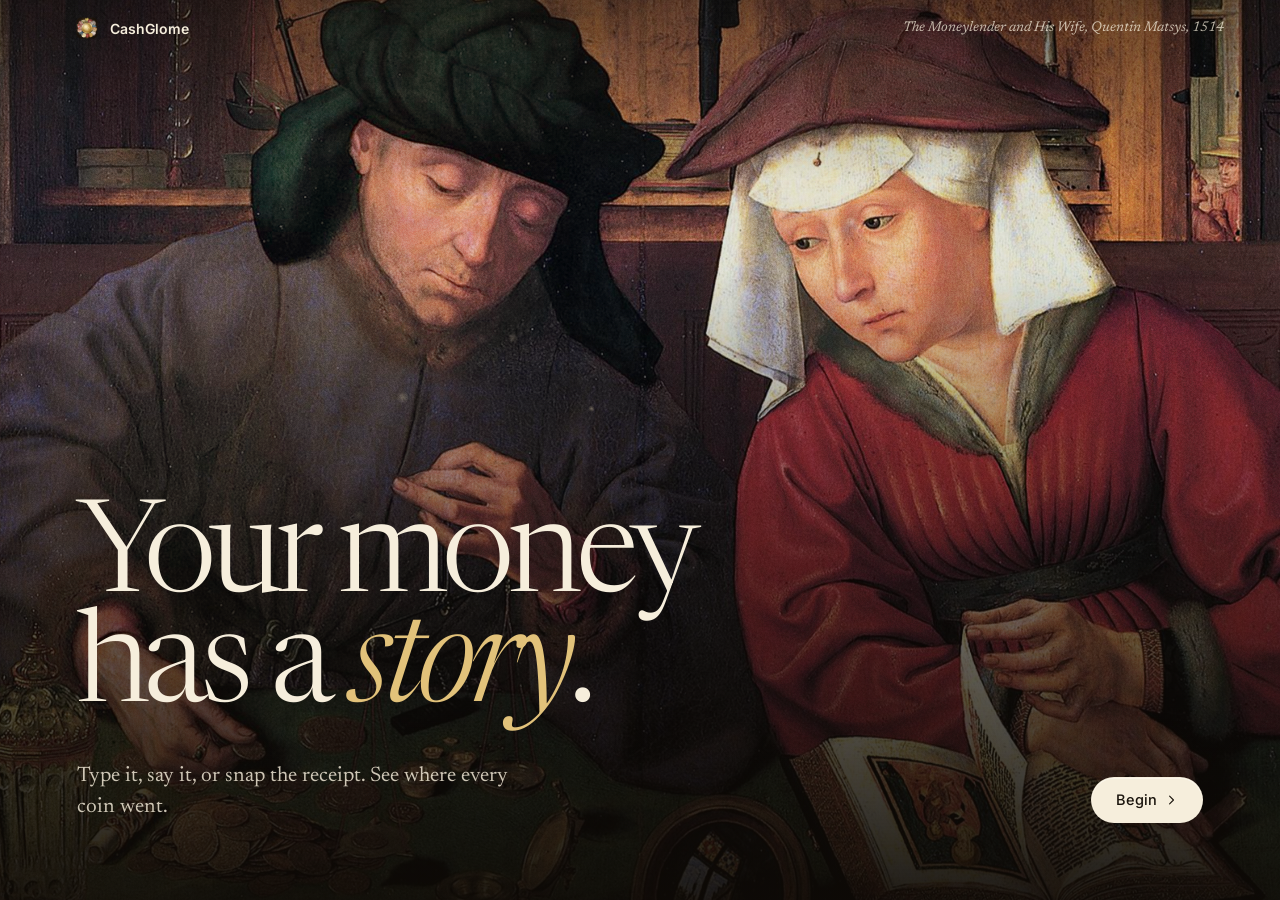
==== app/index.html @ 1baf3409 "Serve the web app at /app/ so "Open in your browser" works The link pointed at app/, which didn't ex" ====
<!doctype html>
<html lang="en">
  <head>
    <meta charset="UTF-8" />
    <meta name="viewport" content="width=device-width, initial-scale=1.0, viewport-fit=cover" />
    <meta name="theme-color" content="#F7F7EE" />
    <meta name="description" content="CashGlome: your money, painted. Log what comes in and goes out in plain words and see the story of your money." />
    <link rel="icon" type="image/png" href="./icon-64.png" />
    <link rel="apple-touch-icon" href="./icon.png" />
    <title>CashGlome</title>
    <script type="module" crossorigin src="./assets/index-DLlhu5Jv.js"></script>
    <link rel="stylesheet" crossorigin href="./assets/index-CG-BFoWW.css">
  </head>
  <body>
    <div id="root"></div>
  </body>
</html>
---- app/assets/index-CG-BFoWW.css ----
@font-face{font-family:Newsreader Variable;font-style:normal;font-display:swap;font-weight:200 800;src:url(./newsreader-vietnamese-opsz-normal-BjhtXyW2.woff2) format("woff2-variations");unicode-range:U+0102-0103,U+0110-0111,U+0128-0129,U+0168-0169,U+01A0-01A1,U+01AF-01B0,U+0300-0301,U+0303-0304,U+0308-0309,U+0323,U+0329,U+1EA0-1EF9,U+20AB}@font-face{font-family:Newsreader Variable;font-style:normal;font-display:swap;font-weight:200 800;src:url(./newsreader-latin-ext-opsz-normal-BQn1nviT.woff2) format("woff2-variations");unicode-range:U+0100-02BA,U+02BD-02C5,U+02C7-02CC,U+02CE-02D7,U+02DD-02FF,U+0304,U+0308,U+0329,U+1D00-1DBF,U+1E00-1E9F,U+1EF2-1EFF,U+2020,U+20A0-20AB,U+20AD-20C0,U+2113,U+2C60-2C7F,U+A720-A7FF}@font-face{font-family:Newsreader Variable;font-style:normal;font-display:swap;font-weight:200 800;src:url(./newsreader-latin-opsz-normal-s-izfB6B.woff2) format("woff2-variations");unicode-range:U+0000-00FF,U+0131,U+0152-0153,U+02BB-02BC,U+02C6,U+02DA,U+02DC,U+0304,U+0308,U+0329,U+2000-206F,U+20AC,U+2122,U+2191,U+2193,U+2212,U+2215,U+FEFF,U+FFFD}@font-face{font-family:Newsreader Variable;font-style:italic;font-display:swap;font-weight:200 800;src:url(./newsreader-vietnamese-opsz-italic-DTr-ymY4.woff2) format("woff2-variations");unicode-range:U+0102-0103,U+0110-0111,U+0128-0129,U+0168-0169,U+01A0-01A1,U+01AF-01B0,U+0300-0301,U+0303-0304,U+0308-0309,U+0323,U+0329,U+1EA0-1EF9,U+20AB}@font-face{font-family:Newsreader Variable;font-style:italic;font-display:swap;font-weight:200 800;src:url(./newsreader-latin-ext-opsz-italic-CSPGnFdO.woff2) format("woff2-variations");unicode-range:U+0100-02BA,U+02BD-02C5,U+02C7-02CC,U+02CE-02D7,U+02DD-02FF,U+0304,U+0308,U+0329,U+1D00-1DBF,U+1E00-1E9F,U+1EF2-1EFF,U+2020,U+20A0-20AB,U+20AD-20C0,U+2113,U+2C60-2C7F,U+A720-A7FF}@font-face{font-family:Newsreader Variable;font-style:italic;font-display:swap;font-weight:200 800;src:url(./newsreader-latin-opsz-italic-kJKFiXvB.woff2) format("woff2-variations");unicode-range:U+0000-00FF,U+0131,U+0152-0153,U+02BB-02BC,U+02C6,U+02DA,U+02DC,U+0304,U+0308,U+0329,U+2000-206F,U+20AC,U+2122,U+2191,U+2193,U+2212,U+2215,U+FEFF,U+FFFD}@font-face{font-family:Schibsted Grotesk Variable;font-style:normal;font-display:swap;font-weight:400 900;src:url(./schibsted-grotesk-latin-ext-wght-normal-hsMS0n0O.woff2) format("woff2-variations");unicode-range:U+0100-02BA,U+02BD-02C5,U+02C7-02CC,U+02CE-02D7,U+02DD-02FF,U+0304,U+0308,U+0329,U+1D00-1DBF,U+1E00-1E9F,U+1EF2-1EFF,U+2020,U+20A0-20AB,U+20AD-20C0,U+2113,U+2C60-2C7F,U+A720-A7FF}@font-face{font-family:Schibsted Grotesk Variable;font-style:normal;font-display:swap;font-weight:400 900;src:url(./schibsted-grotesk-latin-wght-normal-Bb8VGrTG.woff2) format("woff2-variations");unicode-range:U+0000-00FF,U+0131,U+0152-0153,U+02BB-02BC,U+02C6,U+02DA,U+02DC,U+0304,U+0308,U+0329,U+2000-206F,U+20AC,U+2122,U+2191,U+2193,U+2212,U+2215,U+FEFF,U+FFFD}@font-face{font-family:Inter Variable;font-style:normal;font-display:swap;font-weight:100 900;src:url(./inter-cyrillic-ext-wght-normal-BOeWTOD4.woff2) format("woff2-variations");unicode-range:U+0460-052F,U+1C80-1C8A,U+20B4,U+2DE0-2DFF,U+A640-A69F,U+FE2E-FE2F}@font-face{font-family:Inter Variable;font-style:normal;font-display:swap;font-weight:100 900;src:url(./inter-cyrillic-wght-normal-DqGufNeO.woff2) format("woff2-variations");unicode-range:U+0301,U+0400-045F,U+0490-0491,U+04B0-04B1,U+2116}@font-face{font-family:Inter Variable;font-style:normal;font-display:swap;font-weight:100 900;src:url(./inter-greek-ext-wght-normal-DlzME5K_.woff2) format("woff2-variations");unicode-range:U+1F00-1FFF}@font-face{font-family:Inter Variable;font-style:normal;font-display:swap;font-weight:100 900;src:url(./inter-greek-wght-normal-CkhJZR-_.woff2) format("woff2-variations");unicode-range:U+0370-0377,U+037A-037F,U+0384-038A,U+038C,U+038E-03A1,U+03A3-03FF}@font-face{font-family:Inter Variable;font-style:normal;font-display:swap;font-weight:100 900;src:url(./inter-vietnamese-wght-normal-CBcvBZtf.woff2) format("woff2-variations");unicode-range:U+0102-0103,U+0110-0111,U+0128-0129,U+0168-0169,U+01A0-01A1,U+01AF-01B0,U+0300-0301,U+0303-0304,U+0308-0309,U+0323,U+0329,U+1EA0-1EF9,U+20AB}@font-face{font-family:Inter Variable;font-style:normal;font-display:swap;font-weight:100 900;src:url(./inter-latin-ext-wght-normal-DO1Apj_S.woff2) format("woff2-variations");unicode-range:U+0100-02BA,U+02BD-02C5,U+02C7-02CC,U+02CE-02D7,U+02DD-02FF,U+0304,U+0308,U+0329,U+1D00-1DBF,U+1E00-1E9F,U+1EF2-1EFF,U+2020,U+20A0-20AB,U+20AD-20C0,U+2113,U+2C60-2C7F,U+A720-A7FF}@font-face{font-family:Inter Variable;font-style:normal;font-display:swap;font-weight:100 900;src:url(./inter-latin-wght-normal-Dx4kXJAl.woff2) format("woff2-variations");unicode-range:U+0000-00FF,U+0131,U+0152-0153,U+02BB-02BC,U+02C6,U+02DA,U+02DC,U+0304,U+0308,U+0329,U+2000-206F,U+20AC,U+2122,U+2191,U+2193,U+2212,U+2215,U+FEFF,U+FFFD}:root{--serif: "Newsreader Variable", "Iowan Old Style", Georgia, serif;--grot: "Schibsted Grotesk Variable", "Helvetica Neue", Arial, sans-serif;--ui: -apple-system, BlinkMacSystemFont, "SF Pro Text", "Inter Variable", "Segoe UI Variable Text", "Segoe UI", system-ui, sans-serif;--paper: #F6F2E8;--paper-2: #EDE7DA;--sage: #DDD6C6;--card: #FFFFFF;--ink: #241F17;--ink-2: rgba(36, 31, 23, .68);--ink-3: rgba(36, 31, 23, .46);--ink-4: rgba(36, 31, 23, .14);--line: rgba(36, 31, 23, .1);--fill: rgba(36, 31, 23, .055);--fill-2: rgba(36, 31, 23, .09);--accent: #2B3FA8;--gold: #B08A3A;--gold-2: #E2C27A;--vermilion: #C8402A;--accent-ink: #FFFFFF;--accent-soft: rgba(43, 63, 168, .1);--green: #2F6B4A;--green-soft: rgba(15, 107, 69, .1);--rust: #B23A26;--glass: rgba(250, 247, 240, .62);--glass-strong: rgba(250, 247, 240, .84);--glass-stroke: rgba(41, 41, 25, .08);--glass-hi: rgba(255, 255, 255, .85);--shadow-1: 0 1px 2px rgba(41, 41, 25, .05), 0 6px 20px -8px rgba(41, 41, 25, .14);--shadow-2: 0 2px 6px rgba(41, 41, 25, .05), 0 24px 60px -18px rgba(41, 41, 25, .3);--side: 248px;--ease: cubic-bezier(.2, .8, .2, 1);color-scheme:light}:root[data-theme=dark]{--paper: #14110D;--paper-2: #1B1712;--sage: #24241D;--card: #1E1A14;--ink: #F2EBDD;--ink-2: rgba(242, 242, 231, .7);--ink-3: rgba(242, 242, 231, .46);--ink-4: rgba(242, 242, 231, .14);--line: rgba(242, 242, 231, .1);--fill: rgba(242, 242, 231, .06);--fill-2: rgba(242, 242, 231, .1);--accent: #6F8BEA;--gold: #D4AE5E;--gold-2: #E9CC88;--vermilion: #E0654D;--accent-soft: rgba(111, 139, 234, .16);--green: #5FD39C;--green-soft: rgba(95, 211, 156, .12);--rust: #FF8A6B;--glass: rgba(32, 28, 22, .6);--glass-strong: rgba(32, 28, 22, .84);--glass-stroke: rgba(242, 242, 231, .09);--glass-hi: rgba(255, 255, 255, .08);--shadow-1: 0 1px 2px rgba(0, 0, 0, .3), 0 8px 24px -8px rgba(0, 0, 0, .5);--shadow-2: 0 2px 6px rgba(0, 0, 0, .3), 0 30px 70px -20px rgba(0, 0, 0, .7);color-scheme:dark}*{box-sizing:border-box;scrollbar-width:none}*::-webkit-scrollbar{display:none;width:0;height:0}html,body,#root{height:100%;margin:0}body{background:var(--paper);color:var(--ink);font:400 13px/1.45 var(--ui);-webkit-font-smoothing:antialiased;overflow:hidden}button{font:inherit;color:inherit;background:none;border:0;padding:0;cursor:pointer}a[href],[role=button],[role=tab],[role=menuitem],[role=option],[role=switch],summary,select,label:has(input),input[type=checkbox],input[type=radio],input[type=range],input[type=color],input[type=file],.tap{cursor:pointer}button:disabled,[aria-disabled=true]{cursor:default}html{touch-action:manipulation;-webkit-tap-highlight-color:transparent}button:not(:disabled):active{opacity:.72}.start:active,.salon-item:active,.edition-cta:active,.coin:active{opacity:1}input,textarea,select{font:inherit;color:inherit}::selection{background:var(--accent-soft)}:focus-visible{outline:2px solid color-mix(in srgb,var(--accent) 55%,transparent);outline-offset:1px;border-radius:6px}.num{font-variant-numeric:lining-nums}.app{position:fixed;top:0;right:0;bottom:0;left:0;background:var(--paper);transition:background .4s}.drag{-webkit-app-region:drag}.nodrag{-webkit-app-region:no-drag}.glass{background:var(--glass);backdrop-filter:blur(24px) saturate(1.9);-webkit-backdrop-filter:blur(24px) saturate(1.9);border:1px solid var(--glass-stroke);box-shadow:inset 0 1px 0 var(--glass-hi),var(--shadow-1)}.sidebar{position:absolute;top:10px;left:10px;bottom:10px;width:calc(var(--side) - 10px);border-radius:22px;z-index:20;display:flex;flex-direction:column;padding:10px 10px 12px;overflow:hidden}.sidebar .lights{height:32px;display:flex;align-items:center;padding-left:6px;flex:none}.side-scroll{flex:1;overflow-y:auto;margin:0 -4px;padding:0 4px}.side-label{font:600 11px/1 var(--ui);color:var(--ink-3);padding:18px 10px 7px;letter-spacing:.01em}.side-item{width:100%;display:flex;align-items:center;gap:9px;height:30px;padding:0 10px;border-radius:10px;font-size:13px;color:var(--ink);text-align:left;transition:background .15s}.side-item:hover{background:var(--fill)}.side-item.on{background:var(--fill-2);font-weight:550}.side-item svg{color:var(--accent);flex:none}.side-item .count{margin-left:auto;font-size:11.5px;color:var(--ink-3);font-variant-numeric:tabular-nums;font-weight:400}.toc{display:flex;align-items:baseline;gap:6px;width:100%;padding:4px 10px;border-radius:8px;font:500 13px/1.3 var(--grot);color:var(--ink-3);text-align:left;letter-spacing:-.01em;transition:color .15s,background .15s}.toc:hover{color:var(--ink);background:var(--fill)}.toc.on{color:var(--ink)}.toc .lead{flex:1;border-bottom:1px dotted currentColor;opacity:.45;transform:translateY(-4px);min-width:10px}.toc .rn{font:400 12px/1 var(--serif);font-style:italic}.me{margin-top:8px;display:flex;align-items:center;gap:10px;padding:8px;border-radius:14px;width:100%;text-align:left}.me:hover{background:var(--fill)}.avatar{width:32px;height:32px;border-radius:50%;display:grid;place-items:center;font:italic 500 16px var(--serif);color:#3a2a0e;background:radial-gradient(circle at 35% 30%,#f6e2a8,#c9a253 60%,#8c6a24);box-shadow:inset 0 0 0 1.5px #fff0c880,0 2px 6px -2px #0006;flex:none}.main{position:absolute;top:0;right:0;bottom:0;left:var(--side);overflow-y:auto;overflow-x:hidden}.edge{position:absolute;top:0;left:var(--side);right:0;height:74px;z-index:12;pointer-events:none;background:linear-gradient(var(--paper) 35%,transparent)}.toolbar{position:absolute;top:10px;left:calc(var(--side) + 6px);right:12px;height:42px;z-index:15;display:flex;align-items:center;gap:8px}.toolbar .title{font:600 15px/1 var(--ui);letter-spacing:-.01em;padding-left:6px;white-space:nowrap}.toolbar .sub{font-size:12px;color:var(--ink-3);margin-left:2px;white-space:nowrap}.capsule{display:flex;align-items:center;height:38px;padding:0 4px;gap:2px;border-radius:19px}.tbtn{height:30px;min-width:30px;padding:0 9px;border-radius:15px;display:inline-flex;align-items:center;justify-content:center;gap:6px;color:var(--ink-2);font-size:13px;font-weight:500;transition:background .15s,color .15s;white-space:nowrap}.tbtn:hover{background:var(--fill);color:var(--ink)}.tbtn.solid{background:var(--accent);color:var(--accent-ink)}.tbtn.solid:hover{filter:brightness(1.08);background:var(--accent);color:var(--accent-ink)}.sep{width:1px;height:16px;background:var(--line);margin:0 2px}.traffic{display:flex;gap:8px}.traffic button{width:12px;height:12px;border-radius:50%;display:grid;place-items:center;box-shadow:inset 0 0 0 .5px #0000002e}.traffic svg{opacity:0}.traffic:hover svg{opacity:.7}.t-close{background:#ff5f57}.t-min{background:#febc2e}.t-zoom{background:#28c840}.page{max-width:1060px;margin:0 auto;padding:78px 52px 210px;position:relative}.kicker{font:500 13px/1.2 var(--grot);letter-spacing:-.005em;color:var(--ink-3)}.display{font-family:var(--serif);font-weight:360;font-size:clamp(52px,6.6vw,104px);line-height:.96;letter-spacing:-.04em;margin:0;font-optical-sizing:auto}.display em{font-style:italic;font-weight:330;letter-spacing:-.035em}.lede{font:400 22px/1.45 var(--serif);color:var(--ink-2);letter-spacing:-.012em;margin:0;max-width:640px}.h2{font:360 44px/1 var(--serif);letter-spacing:-.03em;margin:0}.h2 em{font-style:italic}.h3{font:400 26px/1.08 var(--serif);letter-spacing:-.02em;margin:0}.body-serif{font:400 18px/1.45 var(--serif);color:var(--ink-2);letter-spacing:-.008em;margin:0}.label{font:600 13px/1.2 var(--grot);letter-spacing:-.01em}.small{font-size:12px;color:var(--ink-3)}.stat-num{font:600 30px/1 var(--grot);letter-spacing:-.03em;font-variant-numeric:lining-nums proportional-nums}.section{margin-top:112px}.section-head{display:grid;grid-template-columns:1fr minmax(0,360px);gap:32px;align-items:end;margin-bottom:28px}.pillbtn{display:inline-flex;align-items:center;gap:5px;height:24px;padding:0 9px;border-radius:5px;background:var(--card);border:1px solid var(--line);font:600 11.5px/1 var(--grot);color:var(--ink);box-shadow:0 1px #2929190a}.pillbtn:hover{border-color:var(--ink-4)}.btn{display:inline-flex;align-items:center;justify-content:center;gap:7px;height:34px;padding:0 16px;border-radius:17px;font:500 13px/1 var(--ui);background:var(--card);color:var(--ink);border:1px solid var(--line);box-shadow:0 1px 2px #2929190d;transition:transform .15s var(--ease),filter .15s,background .15s;white-space:nowrap}.btn:hover{background:var(--paper-2)}.btn:active{transform:scale(.98)}.btn.primary{background:var(--accent);color:var(--accent-ink);border-color:transparent}.btn.primary:hover{filter:brightness(1.08);background:var(--accent)}.btn.ink{background:var(--ink);color:var(--paper);border-color:transparent}.btn.ink:hover{background:var(--ink);filter:brightness(1.2)}.btn.danger{color:var(--rust)}.btn.lg{height:46px;padding:0 24px;border-radius:23px;font-size:14.5px}.btn:disabled{opacity:.4}.field{width:100%;height:34px;padding:0 12px;border-radius:9px;background:var(--card);border:1px solid var(--line);outline:none;font-size:13px;transition:box-shadow .15s,border-color .15s}.field:focus{border-color:color-mix(in srgb,var(--accent) 60%,var(--line))}select.field{-webkit-appearance:none;-moz-appearance:none;appearance:none;padding-right:28px;background-image:url("data:image/svg+xml,%3Csvg xmlns='http://www.w3.org/2000/svg' width='10' height='6'%3E%3Cpath d='M1 1l4 4 4-4' fill='none' stroke='%23888' stroke-width='1.5' stroke-linecap='round'/%3E%3C/svg%3E");background-repeat:no-repeat;background-position:right 11px center}.seg{display:inline-flex;padding:2px;border-radius:9px;background:var(--fill)}.seg button{height:26px;padding:0 12px;border-radius:7px;font-size:12.5px;color:var(--ink-2);font-weight:500}.seg button.on{background:var(--card);color:var(--ink);box-shadow:0 1px 3px #2929191f,0 0 0 .5px #2929190f}.sticker{position:relative;flex:none;touch-action:none}.composer-wrap{position:absolute;left:var(--side);right:0;bottom:18px;display:flex;flex-direction:column;align-items:center;z-index:30;pointer-events:none;padding:0 20px}.composer{pointer-events:auto;width:min(680px,100%);border-radius:22px;padding:5px 5px 5px 16px;display:flex;align-items:flex-end;gap:6px;background:var(--glass-strong)}.cmp-input{flex:1;min-width:0;display:block;border:0;outline:0;resize:none;background:transparent;color:var(--ink);caret-color:var(--accent);font:400 15px/22px var(--ui);letter-spacing:-.005em;padding:9px 0;margin:0;max-height:120px;overflow-y:auto}.cmp-input:focus-visible{outline:none}.cmp-input::placeholder{color:var(--ink-3)}.send{width:34px;height:34px;border-radius:17px;display:grid;place-items:center;background:var(--accent);color:#fff;flex:none;transition:transform .2s var(--ease),background .2s;margin-bottom:1px}.send:disabled{background:var(--fill-2);color:var(--ink-3)}.send:not(:disabled):active{transform:scale(.92)}.cmp-icon{width:34px;height:34px;border-radius:17px;display:grid;place-items:center;color:var(--ink-3);flex:none;margin-bottom:3px}.cmp-icon:hover{background:var(--fill);color:var(--ink)}.preview{pointer-events:auto;display:flex;gap:6px;flex-wrap:wrap;justify-content:center;margin-bottom:10px;max-width:720px}.pchip{display:inline-flex;align-items:center;gap:7px;height:30px;padding:0 12px 0 6px;border-radius:15px;font-size:12.5px;font-weight:500;white-space:nowrap}.pchip .dotc{width:18px;height:18px;border-radius:9px;flex:none;box-shadow:inset 0 0 0 1px #17171c38}.pchip b{font-weight:650;font-variant-numeric:tabular-nums}.notice{pointer-events:auto;margin-bottom:10px;min-height:38px;padding:6px 6px 6px 8px;border-radius:14px;display:flex;align-items:center;gap:10px;font-size:13px}.notice-undo{height:26px;padding:0 10px;border-radius:8px;font-weight:600;color:var(--accent)}.notice-undo:hover{background:var(--fill)}.dot{width:6px;height:6px;border-radius:3px;display:inline-block}.menu{position:absolute;bottom:calc(100% + 8px);left:0;width:240px;max-height:320px;overflow-y:auto;border-radius:14px;padding:5px;z-index:50;background:var(--glass-strong)}.menu button{display:flex;align-items:center;gap:9px;width:100%;height:30px;padding:0 9px;border-radius:8px;font-size:13px;text-align:left}.menu button:hover{background:var(--accent);color:#fff}.ledger{display:grid;grid-template-columns:minmax(0,1fr) 320px;gap:28px;align-items:start}.row{display:flex;align-items:center;gap:12px;width:100%;padding:8px 10px;border-radius:12px;text-align:left;transition:background .12s}.row:hover{background:var(--fill)}.row.on{background:var(--accent-soft)}.inspector{position:sticky;top:70px;border-radius:22px;padding:20px}.card{background:var(--card);border:1px solid var(--line);border-radius:20px}.scrim{position:fixed;top:0;right:0;bottom:0;left:0;z-index:80;background:#17170e3d;backdrop-filter:blur(3px);-webkit-backdrop-filter:blur(3px);display:grid;place-items:center;padding:20px}.sheet{width:min(800px,100%);height:min(600px,calc(100vh - 60px));border-radius:26px;display:grid;grid-template-columns:210px 1fr;overflow:hidden}.sheet.glass{background:color-mix(in srgb,var(--paper) 95%,transparent)}.sheet .side-item svg{color:#fff}.tabbar{display:none}@media (max-width: 860px){:root{--side: 0px}.sidebar{display:none}.page{padding:70px 20px 240px}.section{margin-top:80px}.section-head{grid-template-columns:1fr;gap:12px}.ledger{grid-template-columns:1fr}.inspector{position:static}.composer-wrap{bottom:86px;padding:0 12px}.toolbar .hide-sm{display:none}.sheet{grid-template-columns:1fr;grid-template-rows:auto 1fr}.sheet-nav{flex-direction:row!important;overflow-x:auto}.tabbar{display:flex;position:fixed;left:12px;right:12px;bottom:14px;height:62px;border-radius:31px;z-index:40;align-items:center;justify-content:space-around;padding:0 6px}.tabbar button{display:flex;flex-direction:column;align-items:center;gap:3px;font-size:10px;font-weight:600;color:var(--ink-3);padding:6px 12px;border-radius:22px}.tabbar button.on{color:var(--accent);background:var(--fill)}}.tbtn:disabled{cursor:default}.edition button{cursor:pointer}.tiles{display:grid;grid-template-columns:repeat(4,minmax(0,1fr));grid-auto-rows:150px;gap:14px}@media (max-width: 860px){.hide-sm{display:none!important}.tiles{grid-template-columns:repeat(2,minmax(0,1fr));grid-auto-rows:130px}.two-col,.edition{grid-template-columns:1fr!important}.display{font-size:clamp(40px,11vw,64px)!important}}.composer-wrap:before{content:"";position:absolute;left:0;right:0;bottom:-18px;height:120px;background:linear-gradient(transparent,var(--paper) 78%);z-index:-1;pointer-events:none}input[type=number]::-webkit-inner-spin-button,input[type=number]::-webkit-outer-spin-button{-webkit-appearance:none;margin:0}.day-group{content-visibility:auto;contain-intrinsic-size:auto 260px}.living{position:relative;overflow:hidden;background:#1a140d;isolation:isolate}.living-par{position:absolute;top:-3%;right:-3%;bottom:-3%;left:-3%;transform:translate3d(var(--px, 0),var(--py, 0),0);transition:transform 1.2s var(--ease)}.living-img{width:100%;height:100%;object-fit:cover;display:block;-webkit-user-select:none;user-select:none;-webkit-user-drag:none}.living-img.drift{animation:drift 46s ease-in-out infinite alternate}@keyframes drift{0%{transform:scale(1.04) translate(-1.2%,.8%)}50%{transform:scale(1.12) translate(1%,-1.2%)}to{transform:scale(1.07) translate(1.6%,1.4%)}}.drift-soft{animation:driftSoft 40s ease-in-out infinite alternate;transform-origin:50% 60%}@keyframes driftSoft{0%{transform:scale(1)}to{transform:scale(1.06) translate(-1%,-1%)}}.living-light{position:absolute;top:-20%;right:-20%;bottom:-20%;left:-20%;pointer-events:none;mix-blend-mode:soft-light;background:linear-gradient(115deg,transparent 22%,rgba(255,232,180,.55) 34%,rgba(255,232,180,.12) 44%,transparent 56%);animation:shaft 14s ease-in-out infinite alternate}@keyframes shaft{0%{opacity:.55;transform:translate(-4%)}to{opacity:1;transform:translate(5%)}}.living-dust{position:absolute;top:0;right:0;bottom:0;left:0;width:100%;height:100%;pointer-events:none;mix-blend-mode:screen}.living-grain{position:absolute;top:0;right:0;bottom:0;left:0;pointer-events:none;opacity:.1;mix-blend-mode:overlay;background-image:var(--grain, none);background-size:160px 160px}.living.offscreen .living-img,.living.offscreen .living-light{animation-play-state:paused}.living-img.drift,.living-light{will-change:transform}.plate{position:relative;width:100%;overflow:hidden;border-radius:3px;background:#241a10;box-shadow:0 0 0 1px #241f174d,0 0 0 10px var(--card),0 0 0 11px #b08a3a99,0 50px 80px -34px #241f1799}.plate-canvas{position:absolute;top:0;right:0;bottom:0;left:0}.plate-canvas.drift-soft{will-change:transform}.plate-img,.plate-layer{position:absolute;top:0;right:0;bottom:0;left:0;width:100%;height:100%}.plate-img{object-fit:cover;display:block;-webkit-user-select:none;user-select:none;-webkit-user-drag:none;-webkit-mask-size:100% 100%;mask-size:100% 100%;-webkit-mask-repeat:no-repeat;mask-repeat:no-repeat}.plate-standin{filter:sepia(.75) saturate(.7) brightness(.48) contrast(.95)}.plate-shine{position:absolute;background:linear-gradient(135deg,#fff2c800,#fff2c88c,#fff2c800);pointer-events:none}.plate-label{margin-top:30px}.plate-meter{display:grid;grid-template-columns:repeat(30,1fr);gap:2px;margin-top:12px}.plate-meter span{height:4px;border-radius:1px;background:var(--fill-2);transition:background .6s}.plate-meter span.on{background:var(--gold)}.desk{position:fixed;top:0;right:0;bottom:0;left:0;overflow:hidden;background:#1a140d}.desk-wall{position:absolute;top:0;right:0;bottom:0;left:0}.menubar{position:absolute;top:0;left:0;right:0;height:30px;z-index:50;display:flex;align-items:center;padding:0 8px;gap:1px;color:#fff;font:500 13px/1 var(--ui);text-shadow:0 1px 2px rgba(0,0,0,.35);background:linear-gradient(#140e086b,#140e0829);backdrop-filter:blur(24px) saturate(1.6);-webkit-backdrop-filter:blur(24px) saturate(1.6)}.mb-item{position:relative;height:24px;padding:0 9px;border-radius:6px;display:inline-flex;align-items:center;gap:6px;white-space:nowrap}.mb-item:hover,.mb-item.open{background:#fff3}.mb-menu{position:absolute;top:28px;left:0;min-width:250px;padding:5px;border-radius:12px;z-index:60;color:var(--ink);text-shadow:none;font-weight:400;background:color-mix(in srgb,var(--paper-2) 97%,transparent);box-shadow:0 0 0 .5px #00000040,inset 0 .5px #ffffff1f,0 18px 50px -12px #00000080}.mb-menu button{width:100%;display:flex;justify-content:space-between;gap:20px;align-items:center;height:24px;padding:0 10px;border-radius:6px;font-size:13px;text-align:left}.mb-menu button:hover:not(:disabled){background:var(--accent);color:#fff}.mb-menu button:disabled{opacity:.4}.mb-menu .kbd{opacity:.55;font-size:12px}.mb-menu hr{border:0;height:1px;background:var(--line);margin:5px 8px}.win{position:absolute;border-radius:22px;overflow:hidden;transform:translateZ(0);background:var(--paper);box-shadow:0 0 0 .5px #0006,0 40px 120px -20px #000000a6,0 18px 40px -16px #00000073}.win>.app{position:absolute;top:0;right:0;bottom:0;left:0}.dock{position:absolute;left:50%;bottom:8px;transform:translate(-50%);z-index:40;display:flex;align-items:flex-end;gap:4px;padding:6px 8px;border-radius:24px;background:#faf7f042;backdrop-filter:blur(22px) saturate(1.8);-webkit-backdrop-filter:blur(22px) saturate(1.8);box-shadow:0 0 0 .5px #ffffff59 inset,0 0 0 .5px #0003,0 20px 40px -12px #00000073}.dock-sep{width:1px;align-self:stretch;margin:8px 4px;background:#ffffff73}.dock-item{position:relative;display:flex;flex-direction:column;align-items:center}.dock-tip{position:absolute;bottom:calc(100% + 12px);padding:5px 10px;border-radius:8px;font:500 12.5px var(--ui);white-space:nowrap;color:var(--ink);background:var(--glass-strong);-webkit-backdrop-filter:blur(20px);backdrop-filter:blur(20px);box-shadow:0 0 0 .5px #00000026,0 8px 20px -6px #00000059;pointer-events:none}.dock-dot{width:4px;height:4px;border-radius:2px;background:#ffffffe6;margin-top:3px;box-shadow:0 0 3px #0006}.widget{border-radius:24px;padding:16px;color:#fff;background:#1e160e57;backdrop-filter:blur(22px) saturate(1.6);-webkit-backdrop-filter:blur(22px) saturate(1.6);box-shadow:0 0 0 .5px #ffffff38 inset,0 16px 40px -18px #0000008c;text-align:left;overflow:hidden;cursor:pointer}.widget .wl{font:600 12px var(--ui);opacity:.78}.today{display:grid;grid-template-columns:1.05fr 1.3fr 1fr;gap:16px;margin-top:64px}.tcard{position:relative;border-radius:22px;background:var(--card);border:1px solid var(--line);padding:22px;min-height:230px;overflow:hidden}.flip{perspective:1200px}.flip-inner{position:relative;width:100%;height:100%;transform-style:preserve-3d;transition:transform .9s cubic-bezier(.3,1.3,.4,1)}.flip.on .flip-inner{transform:rotateY(180deg)}.flip-face{position:absolute;top:0;right:0;bottom:0;left:0;backface-visibility:hidden;-webkit-backface-visibility:hidden;border-radius:22px;overflow:hidden}.flip-back{transform:rotateY(180deg)}.salon{border-radius:28px;padding:56px 48px;background:#2e1a18;background-image:radial-gradient(ellipse at 50% 0%,rgba(255,220,160,.16),transparent 60%),repeating-linear-gradient(90deg,rgba(0,0,0,.05) 0 2px,transparent 2px 9px);color:#f6eedc}.frame{padding:12px;background:linear-gradient(135deg,#f3d98b,#b08a3a 40%,#7a5413 70%,#e2c27a);border-radius:3px;box-shadow:0 30px 50px -24px #000000b3,inset 0 0 0 1px #ffffff59}.frame-inner{padding:8px;background:#efe6d0;box-shadow:inset 0 2px 6px #00000059}@media (max-width: 860px){.today{grid-template-columns:1fr}.salon{padding:28px 18px}}@media (prefers-reduced-motion: reduce){.living-img.drift,.drift-soft,.living-light{animation:none}}.hero{display:grid;grid-template-columns:minmax(0,1.08fr) minmax(0,.92fr);gap:clamp(32px,5vw,72px);align-items:center;min-height:520px}.hero-title{margin-top:22px;font-size:clamp(48px,5.4vw,86px)!important}.hero-art{margin:0;padding:0 10px;max-width:440px;justify-self:end;width:100%}.figures{display:grid;grid-template-columns:repeat(auto-fit,minmax(190px,1fr));gap:28px;margin-top:88px}.edition-cta{width:100%;text-align:left;position:relative;overflow:hidden;border-radius:26px;color:#f6eedc;min-height:360px;cursor:pointer;display:flex;align-items:center;box-shadow:0 0 0 1px #b08a3a80,0 40px 70px -40px #241f17b3}.edition-cta .btn{transition:transform .3s var(--ease)}.edition-cta:hover .btn{transform:translate(4px)}@media (max-width: 860px){.hero{grid-template-columns:1fr;min-height:0;gap:40px}.hero-art{justify-self:center;max-width:360px}.figures{margin-top:56px}}.ed-cover{display:grid;grid-template-columns:minmax(0,1fr) auto;gap:48px;align-items:center}.ed-chip{padding:10px 16px;border-radius:999px;font:500 15px var(--grot);background:#0e0a0659;box-shadow:inset 0 0 0 1px #f6eedc40;backdrop-filter:blur(12px);-webkit-backdrop-filter:blur(12px)}.ed-panel{padding:22px;border-radius:18px;background:#0e0a066b;box-shadow:inset 0 0 0 1px #f6eedc29;backdrop-filter:blur(18px) saturate(1.3);-webkit-backdrop-filter:blur(18px) saturate(1.3)}.ed-credit{position:fixed;right:28px;bottom:48px;font:400 12.5px/1.3 var(--grot);color:#f6eedc99;text-align:right;max-width:320px}.ed-credit em{font:italic 400 14px var(--serif);color:#f6eedcd9}.book{position:relative;width:250px;height:330px;perspective:1600px;margin-right:6vw}.book-page{position:absolute;top:0;right:0;bottom:0;left:0;background:#efe6d0;border-radius:2px 6px 6px 2px;box-shadow:0 40px 60px -20px #000000b3,inset 6px 0 12px -6px #00000059}.book-cover{position:absolute;top:0;right:0;bottom:0;left:0;transform-origin:0 50%;transform-style:preserve-3d}.book-front,.book-back{position:absolute;top:0;right:0;bottom:0;left:0;border-radius:2px 6px 6px 2px;backface-visibility:hidden;-webkit-backface-visibility:hidden}.book-front{display:flex;flex-direction:column;align-items:center;justify-content:center;padding:24px;background:radial-gradient(ellipse at 40% 30%,#2e4a9e,#1b2a66 70%);box-shadow:inset 0 0 0 7px #1b2a66,inset 0 0 0 8px #e2c27acc,inset 0 0 0 14px #1b2a66,inset 0 0 0 15px #e2c27a80}.book-back{transform:rotateY(180deg);background:#e8ddc4;box-shadow:inset -6px 0 12px -6px #0000004d}@media (max-width: 860px){.ed-cover{grid-template-columns:1fr}.ed-grid{grid-template-columns:1fr!important}.ed-credit{bottom:44px;right:20px;left:20px}}.welcome-pane{width:min(640px,100%);padding:clamp(24px,4vw,40px);border-radius:28px;color:#f6eedc;background:#140e0880;backdrop-filter:blur(24px) saturate(1.5);-webkit-backdrop-filter:blur(24px) saturate(1.5);box-shadow:inset 0 0 0 1px #f6eedc29,inset 0 1px #ffffff1f,0 50px 100px -30px #000000b3}.welcome-h{font:330 clamp(40px,5.4vw,66px)/.98 var(--serif);letter-spacing:-.04em;margin:16px 0 0}.welcome-h em{color:#e2c27a}.welcome-input{margin-top:30px;width:100%;border:0;border-bottom:1px solid rgba(246,238,220,.5);background:transparent;outline:0;font:330 42px/1.2 var(--serif);letter-spacing:-.03em;padding:6px 0;color:#f6eedc;caret-color:#e2c27a}.welcome-input::placeholder{color:#f6eedc59}.welcome-input:focus{border-bottom-color:#e2c27a}.btn.gold{background:linear-gradient(180deg,#ebd08f,#c9a253);color:#1a140d;border-color:transparent;box-shadow:inset 0 1px #ffffff80,0 8px 20px -10px #b08a3acc}.btn.gold:disabled{opacity:.45}.btn.gold:hover{background:linear-gradient(180deg,#f1d99e,#cfa95c)}.salon-wall{display:grid;grid-template-columns:repeat(auto-fill,minmax(190px,1fr));gap:44px 36px;margin-top:40px;align-items:start}.salon-item{display:block;text-align:left;color:#f6eedc;cursor:pointer}.salon-item .plate{box-shadow:none;border-radius:0}.salon-label{display:flex;flex-direction:column;gap:4px;margin-top:14px;padding:0 4px}.mb-item.strong{font-weight:700}.dock-item>button{display:block;padding:0}.dock-item>button>*{pointer-events:none}.side-wall{position:absolute;top:-60px;right:-60px;bottom:-60px;left:-60px;background-size:cover;background-position:center;filter:blur(42px) saturate(1.5);opacity:.5;pointer-events:none;z-index:0}:root[data-theme=dark] .side-wall{opacity:.32}.sidebar>:not(.side-wall){position:relative;z-index:1}.bound{aspect-ratio:3 / 4.2;border-radius:4px 14px 14px 4px;padding:18px 18px 18px 26px;display:flex;flex-direction:column;position:relative;overflow:hidden;background:radial-gradient(ellipse at 30% 20%,#6b2a22,#3a1712 75%);box-shadow:inset 8px 0 #00000047,inset 9px 0 #e2c27a59,inset 0 0 0 1px #e2c27a40,0 26px 40px -24px #241f17b3}.bound-plate{margin-top:14px;aspect-ratio:4 / 3;background-size:cover;border-radius:2px;box-shadow:0 0 0 3px #3a1712,0 0 0 4px #e2c27ab3,0 6px 14px #00000073;transition:filter .6s}:root{--mat: color-mix(in srgb, var(--paper) 78%, transparent);--mat-thick: color-mix(in srgb, var(--paper) 90%, transparent);--hair: rgba(36, 31, 23, .12);--hair-hi: rgba(255, 255, 255, .7);--ring: color-mix(in srgb, var(--accent) 38%, transparent);--pop-shadow: 0 0 0 .5px rgba(0, 0, 0, .08), 0 10px 30px -6px rgba(40, 30, 10, .22), 0 40px 80px -30px rgba(40, 30, 10, .35);--field: rgba(36, 31, 23, .045)}:root[data-theme=dark]{--hair: rgba(255, 245, 225, .12);--hair-hi: rgba(255, 255, 255, .1);--pop-shadow: 0 0 0 .5px rgba(0, 0, 0, .6), 0 10px 30px -6px rgba(0, 0, 0, .5), 0 40px 80px -30px rgba(0, 0, 0, .7);--field: rgba(255, 245, 225, .06)}.glass{background:var(--mat);backdrop-filter:blur(22px) saturate(1.8) brightness(1.03);-webkit-backdrop-filter:blur(22px) saturate(1.8) brightness(1.03);border:.5px solid var(--hair);box-shadow:inset 0 .5px 0 var(--hair-hi),inset 0 -.5px #00000008,var(--shadow-1)}.btn{height:32px;border-radius:16px;border:.5px solid var(--hair);background:color-mix(in srgb,var(--card) 86%,transparent);box-shadow:inset 0 .5px 0 var(--hair-hi),0 .5px 1.5px #00000014;font-weight:500}.btn:hover{background:var(--card)}.btn.primary{box-shadow:inset 0 .5px #ffffff4d,0 1px 3px color-mix(in srgb,var(--accent) 40%,transparent)}.btn:focus-visible,.field:focus-visible{outline:none;box-shadow:0 0 0 3.5px var(--ring)}.field{height:34px;border-radius:10px;background:var(--field);border:.5px solid transparent;box-shadow:inset 0 .5px 1px #0000000f}.field:focus{border-color:color-mix(in srgb,var(--accent) 70%,transparent);box-shadow:0 0 0 3.5px var(--ring);background:var(--card)}.seg{border-radius:10px;padding:2px;background:var(--field);box-shadow:inset 0 .5px 1px #0000000f}.seg button{display:inline-flex;align-items:center;gap:6px;border-radius:8px;height:28px;transition:background .2s,color .2s,box-shadow .2s}.seg button.on{background:var(--card);box-shadow:0 .5px 0 var(--hair-hi) inset,0 1px 3px #0000001f,0 0 0 .5px var(--hair)}.popup{position:relative;display:inline-flex;align-items:center;gap:7px;height:28px;padding:0 10px 0 8px;border-radius:14px;background:color-mix(in srgb,var(--card) 86%,transparent);border:.5px solid var(--hair);box-shadow:inset 0 .5px 0 var(--hair-hi),0 .5px 1.5px #00000014;font-size:13px;font-weight:500;color:var(--ink)}.popup select{-webkit-appearance:none;-moz-appearance:none;appearance:none;border:0;background:transparent;font:inherit;color:inherit;outline:none;padding-right:2px;cursor:pointer}.popup:focus-within{box-shadow:0 0 0 3.5px var(--ring)}.popup .dotc{width:12px;height:12px;border-radius:6px;box-shadow:inset 0 0 0 .5px #00000040;flex:none}.menu,.popover{background:var(--mat-thick);backdrop-filter:blur(22px) saturate(1.8);-webkit-backdrop-filter:blur(22px) saturate(1.8);border:.5px solid var(--hair);box-shadow:inset 0 .5px 0 var(--hair-hi),var(--pop-shadow);border-radius:14px;padding:5px}.menu button{height:28px;border-radius:8px}.menu button.on{font-weight:600}.menu button:hover{background:var(--accent);color:var(--accent-ink)}.notice{border-radius:18px;min-height:44px;padding:6px 8px 6px 7px;box-shadow:inset 0 .5px 0 var(--hair-hi),var(--pop-shadow)}.notice-art{width:32px;height:32px;border-radius:8px;object-fit:cover;box-shadow:0 0 0 1px #b08a3ab3,0 2px 6px #0003;flex:none}.composer{padding:5px;gap:4px;border-radius:24px;align-items:flex-end;transition:box-shadow .25s}.composer .cmp-input{padding-left:4px}.composer.listening{box-shadow:inset 0 .5px 0 var(--hair-hi),0 0 0 1px color-mix(in srgb,var(--vermilion) 35%,transparent),var(--shadow-1)}.cmp-icon{margin-bottom:0}.cmp-icon.mic.rec{color:#fff;background:var(--vermilion);animation:none}.cmp-icon.mic.rec:hover{background:var(--vermilion);filter:brightness(1.08)}.waves{display:inline-flex;align-items:center;gap:2.5px;height:34px;padding:0 6px;flex:none}.waves i{display:block;width:3px;height:20px;border-radius:2px;background:var(--vermilion);transform-origin:center}.cap-scrim{background:#140e0652;backdrop-filter:blur(6px) saturate(1.1);-webkit-backdrop-filter:blur(6px) saturate(1.1)}.panel{position:relative;border-radius:26px;background:var(--mat-thick);backdrop-filter:blur(26px) saturate(1.8);-webkit-backdrop-filter:blur(26px) saturate(1.8);border:.5px solid var(--hair);box-shadow:inset 0 .5px 0 var(--hair-hi),var(--pop-shadow);overflow:hidden}.panel-x{position:absolute;top:14px;left:14px;z-index:5;width:26px;height:26px;border-radius:13px;display:grid;place-items:center;color:var(--ink-2);background:var(--fill)}.panel-x:hover{background:var(--fill-2);color:var(--ink)}.cap{width:min(860px,100%)}.cap.camera,.cap.reading{width:min(640px,100%)}.cap-camera{padding:14px;display:grid;gap:14px}.cap-view{position:relative;aspect-ratio:4 / 3;border-radius:16px;overflow:hidden;background:color-mix(in srgb,var(--ink) 6%,var(--paper-2))}.cap-view video{position:absolute;top:0;right:0;bottom:0;left:0;width:100%;height:100%;object-fit:cover;transition:opacity .4s}.cap-view.live{background:#000}.cap-drop{position:absolute;top:0;right:0;bottom:0;left:0;display:grid;place-content:center;justify-items:center;gap:10px;color:var(--ink-3);text-align:center}.cap-drop .h3{color:var(--ink-2)}.cap-flash{position:absolute;top:0;right:0;bottom:0;left:0;background:#fff;pointer-events:none}.cap-controls{display:flex;align-items:center;justify-content:space-between;padding:0 4px 2px}.shutter{width:62px;height:62px;border-radius:50%;display:grid;place-items:center;background:transparent;box-shadow:inset 0 0 0 3px var(--ink);transition:transform .15s var(--ease),opacity .2s}.shutter span{width:50px;height:50px;border-radius:50%;background:var(--vermilion);box-shadow:inset 0 -2px 6px #0003,inset 0 1px #ffffff59}.shutter:active{transform:scale(.92)}.shutter:disabled{opacity:.3}.cap-reading{padding:14px;display:grid;gap:14px}.cap-scan{position:relative;border-radius:16px;overflow:hidden;aspect-ratio:4 / 3;background:#000}.cap-scan img{width:100%;height:100%;object-fit:contain;filter:saturate(.7) brightness(.9)}.cap-beam{position:absolute;left:0;right:0;height:18%;background:linear-gradient(transparent,rgba(226,194,122,.12) 70%,rgba(255,228,170,.55) 97%,rgba(255,244,214,.9) 99%,transparent);mix-blend-mode:screen;pointer-events:none}.cap-progress{display:grid;gap:8px;padding:0 6px 6px;font-size:13px;color:var(--ink-2);font-weight:500}.cap-progress .bar{height:4px;border-radius:2px;background:var(--fill-2);overflow:hidden}.cap-progress .bar i{display:block;height:100%;border-radius:2px;background:var(--gold)}.cap-review{display:grid;grid-template-columns:minmax(0,1.1fr) minmax(0,1fr);min-height:460px}.cap-art{background:radial-gradient(circle at 40% 35%,#3a2c1c,#15100a 75%);display:grid;place-items:center;padding:34px 30px}.cap-form{padding:26px 26px 20px;display:flex;flex-direction:column;gap:16px}.cap-big{padding-top:26px;flex:1;display:grid;align-content:center;gap:12px}.cap-amt{font:380 clamp(40px,5vw,58px)/1 var(--serif);letter-spacing:-.035em}.cap-amt.empty{color:var(--ink-4)}.cap-meta{display:flex;align-items:center;gap:10px}.cap-field{height:40px;font-size:15px;padding:0 14px;border-radius:12px}.cap-foot{display:flex;align-items:center;justify-content:space-between;gap:12px;flex-wrap:wrap;border-top:.5px solid var(--hair);margin-top:4px;padding-top:14px}.cap-privacy{display:inline-flex;align-items:center;gap:6px}.cap-privacy svg{color:var(--green)}.artwork{position:relative;padding:14px;border-radius:3px;background:linear-gradient(135deg,#f3d98e,#b08a3a 22%,#6e5420 50%,#c9a253 74%,#f6e2a8);box-shadow:0 30px 60px -20px #000c,0 2px #fff0c84d inset;max-width:100%}.artwork:before{content:"";position:absolute;top:6px;right:6px;bottom:6px;left:6px;border:1px solid rgba(60,40,10,.5);box-shadow:inset 0 0 0 1px #ffecb466;pointer-events:none}.artwork-inner{position:relative;overflow:hidden;box-shadow:inset 0 0 0 1px #00000080,0 0 0 3px #2a1e10;line-height:0}.artwork-photo{max-width:100%;max-height:380px;display:block}.artwork-paint{position:absolute;top:0;right:0;bottom:0;left:0;width:100%;height:100%;object-fit:cover}.artwork-brush{position:absolute;top:-10%;bottom:-10%;width:14%;background:linear-gradient(90deg,transparent,rgba(255,236,190,.55),transparent);filter:blur(6px);transform:skew(-12deg);pointer-events:none}.artwork-box{position:absolute;border-radius:6px;box-shadow:0 0 0 2px var(--gold-2),0 0 0 9999px #1e140847,0 0 24px #e2c27acc;pointer-events:none}.artwork.receipt{background:linear-gradient(135deg,#5a3a22,#2e1c10);padding:10px}.artwork.receipt:before{display:none}@media (max-width: 760px){.cap-review{grid-template-columns:1fr;min-height:0}.cap-art{padding:22px 18px}.artwork-photo{max-height:42vh}.cap-big{padding-top:0}.cap-form{padding:18px}.cap-scrim{padding:10px;place-items:end center}}.row-photo{width:38px;height:38px;border-radius:9px;flex:none;box-shadow:0 0 0 1.5px #c9a253,0 0 0 2.5px #3c280a80,0 2px 6px #00000040}.insp-art{display:grid;justify-items:center;gap:8px;padding:6px 0 4px}.insp-art .artwork{padding:9px}.insp-art .artwork:before{top:4px;right:4px;bottom:4px;left:4px}.salon.still{background:#1f2a22;background-image:radial-gradient(ellipse at 30% 0%,rgba(255,220,160,.14),transparent 60%),repeating-linear-gradient(0deg,rgba(0,0,0,.06) 0 2px,transparent 2px 7px)}.salon.still .salon-wall{grid-template-columns:repeat(auto-fill,minmax(170px,1fr))}.plaque{display:flex;flex-direction:column;gap:3px;margin:14px auto 0;padding:7px 10px;width:fit-content;max-width:100%;text-align:center;color:#2a1e10;border-radius:2px;background:linear-gradient(135deg,#f1d995,#c9a253 55%,#e8cb7e);box-shadow:0 1px #fff6 inset,0 4px 10px #00000059}.empty-frame .frame-inner{aspect-ratio:4 / 5;display:grid;place-items:center;color:#f3ecd880;background:#00000040}.coins-sec{display:grid;grid-template-columns:minmax(0,1fr) minmax(0,1fr);gap:clamp(28px,4vw,64px);align-items:center}.tray{border-radius:30px;padding:clamp(18px,2.6vw,30px);background:#3b1518;background-image:radial-gradient(ellipse at 40% 20%,rgba(255,190,150,.16),transparent 65%),radial-gradient(rgba(0,0,0,.18) 1px,transparent 1.5px);background-size:auto,4px 4px;box-shadow:inset 0 2px 12px #0000008c,inset 0 0 0 1px #ffdcb414,0 30px 60px -30px #280a0ab3}.coin-grid{display:grid;grid-template-columns:repeat(10,1fr);gap:clamp(4px,.7vw,8px)}.coin{--c: #C9A253;aspect-ratio:1;border-radius:50%;position:relative;cursor:pointer;transition:opacity .25s,transform .2s;background:radial-gradient(circle at 34% 28%,color-mix(in srgb,var(--c) 45%,#fff) 0,var(--c) 48%,color-mix(in srgb,var(--c) 62%,#000) 100%);box-shadow:inset 0 0 0 1.5px #fff0cd52,inset 0 -2px 3px #00000047,0 2px 3px #00000073}.coin:after{content:"";position:absolute;top:20%;right:20%;bottom:20%;left:20%;border-radius:50%;border:1px solid rgba(255,245,220,.28);box-shadow:inset 0 1px 1px #0003}.coin:hover{transform:translateY(-2px) scale(1.08)}.coin.left{background:transparent;box-shadow:inset 0 0 0 1.5px #e2c27a73}.coin.left:after{border-style:dashed;border-color:#e2c27a4d}.coin.over{box-shadow:0 0 0 2px var(--vermilion),inset 0 -2px 3px #00000047}.coin.mini{width:20px;flex:none;cursor:default}.coin.mini.left{box-shadow:inset 0 0 0 1.5px var(--gold)}.coin.mini:hover{transform:none}.coins-h{margin-top:12px;font-size:clamp(34px,3.6vw,52px);line-height:1.04}.coins-h .num{font-family:var(--serif);font-variant-numeric:lining-nums;color:var(--gold)}.coins-over{margin:10px 0 0;font:400 17px/1.4 var(--serif);color:var(--rust)}.coin-legend{display:grid;margin-top:22px}.leg{display:grid;grid-template-columns:20px minmax(0,1fr) auto 34px;align-items:center;gap:12px;padding:9px 8px;border-radius:10px;text-align:left;border-bottom:.5px solid var(--hair);transition:background .15s}.leg:hover,.leg.on{background:var(--fill)}.leg-name{font-size:14px;font-weight:550;white-space:nowrap;overflow:hidden;text-overflow:ellipsis}.leg-unit{font:italic 400 14px var(--serif);color:var(--ink-2);white-space:nowrap}.leg-n{font:600 15px var(--grot);text-align:right}@media (max-width: 860px){.coins-sec{grid-template-columns:1fr}.leg{grid-template-columns:20px minmax(0,1fr) 30px}.leg-unit{grid-column:2;grid-row:2;font-size:13px}.leg-n{grid-column:3;grid-row:1 / span 2}}.painted-row{margin-top:48px;display:flex;align-items:center;gap:18px;flex-wrap:wrap}.painted-strip{display:flex;gap:14px;flex-wrap:wrap}.mini-frame{width:64px;height:78px;padding:5px;border-radius:2px;cursor:pointer;background:linear-gradient(135deg,#f3d98b,#b08a3a 40%,#7a5413 70%,#e2c27a);box-shadow:0 10px 18px -10px #000000b3;transition:transform .2s var(--ease)}.mini-frame:hover{transform:translateY(-3px) rotate(-1deg)}.mini-frame img{box-shadow:0 0 0 1px #28190599}.popup.dark{height:40px;border-radius:20px;padding:0 14px;background:#f6eedc1a;color:#f6eedc;border-color:#f6eedc2e;box-shadow:inset 0 .5px #ffffff26;font-size:14px}.popup.dark select option{color:#1a140d}.welcome-sample{display:block;margin:22px auto 0;font:400 14px var(--grot);color:#f6eedca8;text-decoration:underline;text-decoration-color:#f6eedc40;text-underline-offset:4px;cursor:pointer}.welcome-sample:hover{color:#f6eedc}.starts{display:grid;grid-template-columns:repeat(auto-fit,minmax(130px,1fr));gap:12px;margin-top:30px;max-width:520px}.start{display:grid;justify-items:start;gap:4px;padding:16px 16px 14px;border-radius:18px;text-align:left;cursor:pointer;background:var(--card);border:.5px solid var(--hair);box-shadow:inset 0 .5px 0 var(--hair-hi),var(--shadow-1);transition:transform .2s var(--ease),box-shadow .2s}.start:hover{transform:translateY(-2px);box-shadow:inset 0 .5px 0 var(--hair-hi),var(--shadow-2)}.start svg{color:var(--accent);margin-bottom:8px}.start b{font:500 22px/1 var(--serif);letter-spacing:-.02em}.start span{font:italic 400 14px var(--serif);color:var(--ink-3)}@media (max-width: 560px){.starts{grid-template-columns:repeat(3,minmax(0,1fr));gap:8px}.start{padding:12px 12px 11px;border-radius:16px}.start b{font-size:19px}.start span{display:none}.hero-text{min-width:0}}.tray{opacity:0;transform:translateY(16px);transition:opacity .5s var(--ease),transform .5s var(--ease)}.tray.in,.tray.still{opacity:1;transform:none}.tray.in .coin{animation:coinDrop .55s cubic-bezier(.3,1.4,.5,1) backwards;animation-delay:calc(.12s + var(--i) * 10ms)}.tray.still .coin{animation:none}.coin.dim{opacity:.18}@keyframes coinDrop{0%{opacity:0;transform:translateY(-48px) rotate(-40deg)}to{opacity:1;transform:none}}.days .bar{transform-origin:50% 100%}.days.in .bar{animation:barGrow .6s var(--ease) backwards;animation-delay:calc(.1s + var(--i) * 18ms)}.days.in .dot{animation:dotPop .4s var(--ease) backwards;animation-delay:calc(var(--i) * 15ms)}.days:not(.in) .bar,.days:not(.in) .dot{visibility:hidden}.days.still .bar,.days.still .dot{animation:none;visibility:visible}@keyframes barGrow{0%{transform:scaleY(0)}}@keyframes dotPop{0%{transform:scale(0)}}@media (prefers-reduced-motion: reduce){.tray,.tray .coin,.days .bar,.days .dot{animation:none!important;transition:none!important}.days .bar,.days .dot{visibility:visible!important}.tray{opacity:1;transform:none}}.ask-scrim{display:grid;place-items:end center;padding:24px 16px 96px;background:#140e062e;backdrop-filter:none;-webkit-backdrop-filter:none}.panel.ask{width:min(640px,100%);max-height:min(72vh,680px);display:flex;flex-direction:column;overflow:hidden}.ask-head{display:flex;align-items:center;gap:12px;padding:16px 16px 12px 18px;border-bottom:.5px solid var(--hair)}.ask-badge{width:32px;height:32px;border-radius:10px;display:grid;place-items:center;color:#1a140d;background:linear-gradient(180deg,#ebd08f,#c9a253);box-shadow:inset 0 .5px #ffffff80;flex:none}.ask-title{font:600 15px var(--ui);letter-spacing:-.01em}.panel-x.static{position:static;flex:none}.ask-body{flex:1;overflow-y:auto;padding:14px 18px 6px;display:grid;gap:18px;align-content:start;overscroll-behavior:contain}.ask-try{display:grid;gap:10px}.ask-chips{display:flex;flex-wrap:wrap;gap:8px}.ask-chip{padding:8px 13px;border-radius:999px;background:var(--fill);font:500 13px var(--ui);color:var(--ink);text-align:left;transition:background .15s}.ask-chip:hover{background:var(--fill-2)}.ask-turn{display:grid;gap:8px}.ask-q{justify-self:end;max-width:85%;padding:8px 13px;border-radius:16px 16px 4px;background:var(--accent);color:#fff;font:500 14px/1.35 var(--ui)}.ask-a{justify-self:start;max-width:100%}.ask-a p{margin:0;font:400 17px/1.45 var(--serif);color:var(--ink);text-wrap:pretty}.ask-a p+p,.ask-a p+.ask-list,.ask-a .ask-list+p{margin-top:8px}.ask-list{margin:6px 0 0;padding-left:20px;font:400 16px/1.45 var(--serif);color:var(--ink)}.ask-list li+li{margin-top:3px}.ask-thinking{display:flex;align-items:center;gap:10px}.ask-src{margin-top:6px;font:500 11px var(--ui);color:var(--ink-3);letter-spacing:.01em}.ask-work{margin-top:10px;border-radius:12px;background:var(--fill);padding:0 12px}.ask-work>summary{list-style:none;padding:9px 0;font:600 12.5px var(--ui);color:var(--ink-2);display:flex;align-items:center;gap:6px}.ask-work>summary::-webkit-details-marker{display:none}.ask-work>summary:before{content:"›";display:inline-block;transition:transform .15s;font-size:15px;line-height:1}.ask-work[open]>summary:before{transform:rotate(90deg)}.ask-figs{margin:0 0 10px;display:grid;gap:4px}.ask-figs>div{display:flex;justify-content:space-between;gap:12px;font-size:13px}.ask-figs dt{color:var(--ink-2)}.ask-figs dd{margin:0;font-weight:600}.ask-rows{list-style:none;margin:0 0 10px;padding:0;display:grid;gap:6px}.ask-rows li{display:grid;grid-template-columns:10px 1fr auto auto;align-items:center;gap:10px;font-size:13px}.ask-rows .dotc{width:10px;height:10px;border-radius:5px}.ask-row-label{overflow:hidden;text-overflow:ellipsis;white-space:nowrap}.ask-consent{padding:14px;border-radius:14px;background:var(--fill)}.ask-consent p{margin:0 0 12px;font-size:13.5px;line-height:1.45}.ask-input{display:flex;gap:8px;padding:10px 12px 12px 18px;border-top:.5px solid var(--hair);align-items:center}.ask-input input{flex:1;min-width:0;border:0;outline:0;background:transparent;font:400 15px var(--ui);padding:8px 0}.ask-dots{display:inline-flex;gap:5px;padding:8px 0}.ask-dots i{width:7px;height:7px;border-radius:4px;background:var(--ink-3);animation:askDot 1s ease-in-out infinite}.ask-dots i:nth-child(2){animation-delay:.15s}.ask-dots i:nth-child(3){animation-delay:.3s}@keyframes askDot{0%,to{opacity:.25;transform:translateY(0)}50%{opacity:1;transform:translateY(-3px)}}@media (max-width: 560px){.ask-scrim{padding:8px}.panel.ask{max-height:86vh}}.pchip.asking{color:var(--ink-2)}.music-pop{position:absolute;top:58px;right:14px;z-index:70;width:min(360px,calc(100% - 28px));padding:12px;border-radius:18px;background:var(--mat-thick);backdrop-filter:blur(22px) saturate(1.8);-webkit-backdrop-filter:blur(22px) saturate(1.8);border:.5px solid var(--hair);box-shadow:inset 0 .5px 0 var(--hair-hi),0 18px 50px -12px #00000073;opacity:0;visibility:hidden;transform:translateY(-6px) scale(.98);transform-origin:top right;pointer-events:none;transition:opacity .16s,transform .2s var(--ease),visibility 0s linear .2s}.music-pop.open{opacity:1;visibility:visible;transform:none;pointer-events:auto;transition:opacity .16s,transform .2s var(--ease),visibility 0s}.music-head{display:flex;align-items:center;gap:8px;margin:0 2px 10px;font-size:13px}.link-btn{font:500 12px var(--ui);color:var(--accent);padding:4px 6px;border-radius:6px}.link-btn:hover{background:var(--fill)}.tbtn.on{background:var(--fill-2);color:var(--ink)}.tbtn{position:relative}.music-live{position:absolute;top:5px;right:5px;width:6px;height:6px;border-radius:3px;background:#1db954;box-shadow:0 0 0 1.5px var(--paper)}.share-scrim{z-index:120}.panel.share{width:min(920px,100%);max-height:calc(100vh - 40px);display:grid;grid-template-columns:minmax(0,1.15fr) minmax(280px,1fr)}.share-preview{display:grid;place-items:center;padding:54px 28px 28px;background:#0d0a07;min-height:0}.share-preview img{display:block;max-width:100%;max-height:calc(100vh - 130px);border-radius:10px;box-shadow:0 30px 60px -30px #000c}.share-preview.story img{max-height:min(calc(100vh - 130px),640px)}.share-preview.post img{max-height:min(calc(100vh - 130px),560px)}.share-wait{aspect-ratio:4 / 5;width:min(100%,340px);display:grid;place-items:center;padding:20px;text-align:center;border-radius:10px;background:#f3ead80d;color:#f3ead899;font:italic 400 17px var(--serif)}.share-side{display:flex;flex-direction:column;gap:22px;padding:54px 30px 28px;min-height:0;overflow:auto}.share-row{display:flex;align-items:center;justify-content:space-between;gap:16px}.share-switch{position:relative;width:38px;height:22px;flex:none;border-radius:11px;background:var(--fill-2);transition:background .2s}.share-switch i{position:absolute;top:2px;left:2px;width:18px;height:18px;border-radius:9px;background:#fff;box-shadow:0 1px 3px #00000040;transition:transform .2s var(--ease)}.share-switch.on{background:#34c759}.share-switch.on i{transform:translate(16px)}.share-actions{display:flex;flex-wrap:wrap;gap:8px;margin-top:auto}.share-actions .btn{height:38px;padding:0 18px}.share-actions .btn:disabled{opacity:.5}.share-note{min-height:16px}.share-chip{display:inline-flex;align-items:center;gap:7px}@media (max-width: 760px){.panel.share{grid-template-columns:1fr;max-height:calc(100dvh - 20px);overflow:auto}.share-preview{padding:50px 16px 12px}.share-preview img,.share-preview.story img,.share-preview.post img{max-height:44dvh}.share-side{padding:18px 20px 22px;gap:16px;overflow:visible}.share-side p{display:none}.share-actions{position:sticky;bottom:0;z-index:1;margin:0 -20px;padding:12px 20px;background:var(--mat-thick);-webkit-backdrop-filter:blur(20px);backdrop-filter:blur(20px)}.share-actions .btn.primary{flex:1;justify-content:center}}.mem-add{margin-top:40px;display:flex;align-items:center;gap:10px;padding:8px 8px 8px 18px;border-radius:22px}.mem-quill{font:italic 400 24px/1 var(--serif);color:var(--gold)}.mem-input.field{border:0;background:transparent;box-shadow:none;height:44px;font:400 20px var(--serif);letter-spacing:-.01em;padding:0 4px}.mem-examples{display:flex;flex-wrap:wrap;gap:8px;margin-top:14px}.mem-grid{display:grid;grid-template-columns:repeat(auto-fill,minmax(260px,1fr));gap:16px}.mem-card{padding:20px 20px 14px;display:flex;flex-direction:column;gap:8px;min-height:200px;position:relative;overflow:hidden}.mem-card:before{content:"";position:absolute;inset:0 auto 0 0;width:3px;background:var(--gold);opacity:.7}.mem-card.balance:before,.mem-card.income:before{background:var(--green)}.mem-card.note:before{background:var(--accent)}.mem-card-top{display:flex;align-items:center;justify-content:space-between}.mem-cat{display:inline-flex;align-items:center;gap:6px;font:500 12px var(--grot);color:var(--ink-3)}.mem-cat i{width:8px;height:8px;border-radius:4px}.mem-title{margin-top:4px}.mem-amt{font-size:26px}.mem-when{font-size:15px;color:var(--ink-2)}.mem-note{font:italic 400 21px/1.35 var(--serif);margin:6px 0 0;color:var(--ink)}.mem-days{display:flex;gap:4px;margin-top:2px}.mem-days span,.mem-days button{width:24px;height:24px;border-radius:12px;display:grid;place-items:center;font:600 11px var(--grot);color:var(--ink-4);background:var(--fill)}.mem-days .on{background:var(--ink);color:var(--paper)}.mem-days.edit button{width:30px;height:30px;border-radius:15px;cursor:pointer}.mem-rec{color:var(--ink-3)}.mem-actions{display:flex;align-items:center;gap:8px;margin-top:auto;padding-top:10px;flex-wrap:wrap}.mem-hist{position:relative}.mem-hist summary{list-style:none;cursor:pointer}.mem-hist summary::-webkit-details-marker{display:none}.mem-hist ul{position:absolute;z-index:5;left:0;bottom:40px;width:300px;margin:0;padding:6px;list-style:none;border-radius:14px;background:var(--card);border:.5px solid var(--hair);box-shadow:var(--pop-shadow)}.mem-hist li{display:grid;grid-template-columns:1fr auto auto;gap:8px;align-items:center;padding:8px;font-size:13px;border-radius:9px}.mem-hist li:hover{background:var(--fill)}.mem-editor{padding:20px}.mem-kinds{margin-bottom:16px}.mem-fields{display:grid;grid-template-columns:repeat(auto-fill,minmax(200px,1fr));gap:14px 16px}.mem-f{display:grid;gap:6px;align-content:start}.mem-f.wide{grid-column:1 / -1}.mem-when-row{display:flex;flex-wrap:wrap;align-items:center;gap:12px}.mem-dom{display:inline-flex;align-items:center;gap:8px;font:400 15px var(--serif)}.mem-dom .field{width:70px}.mem-text{height:auto;padding:10px 12px;font:400 17px/1.4 var(--serif);resize:vertical}.mem-hint{color:var(--ink-3);margin-top:12px}.mem-empty{color:var(--ink-3)}.mem-gone{list-style:none;margin:0;padding:0;display:grid;gap:8px}.mem-gone li{display:grid;grid-template-columns:1fr auto auto auto;gap:12px;align-items:center;padding:10px 12px 10px 16px;border-radius:14px;background:var(--fill)}.mem-gone-text{font:italic 400 17px var(--serif);color:var(--ink-2);text-decoration:line-through;text-decoration-color:color-mix(in srgb,var(--ink) 25%,transparent)}.mem-purse{padding:22px 22px 18px;display:grid;gap:18px}.mem-think{display:grid;gap:10px}.mem-verdict{margin:0;font:400 19px/1.45 var(--serif);letter-spacing:-.01em;max-width:760px}.mem-verdict.no{color:var(--vermilion)}.mem-verdict.yes{color:var(--green)}.mem-verdict.tight{color:var(--rust)}.runway{margin:0}.runway svg{width:100%;height:auto;display:block;overflow:visible}.runway.compact svg{max-height:150px}.rw-rule{stroke:var(--ink);stroke-opacity:.35;stroke-width:1}.rw-out{font:600 10.5px var(--grot);fill:var(--vermilion)}.rw-pay{font:italic 400 13px var(--serif);fill:var(--gold)}.rw-day-l{font:500 10.5px var(--grot);fill:var(--ink-3)}.rw-day-l.today{fill:var(--ink);font-weight:700}.rw-coin{animation:rw-drop .5s cubic-bezier(.2,.9,.3,1.2) both;animation-delay:calc(var(--i) * 40ms + var(--k) * 18ms)}@keyframes rw-drop{0%{transform:translateY(-14px);opacity:0}}.calm .rw-coin{animation:none}@media (prefers-reduced-motion: reduce){.rw-coin{animation:none}}.rw-legend{display:flex;flex-wrap:wrap;gap:6px 18px;margin-top:10px;font:500 12px var(--grot);color:var(--ink-3)}.rw-legend span{display:inline-flex;align-items:center;gap:6px}.rw-k{width:14px;height:6px;border-radius:50%;display:inline-block}.rw-k.gold{background:linear-gradient(#f2d98a,#b88a2e)}.rw-k.red{background:var(--vermilion)}.rw-k.lapis{background:linear-gradient(#5c7bd9,#24357f)}.rw-k.debt{border:1px dashed var(--vermilion)}.checkin{pointer-events:auto;width:min(680px,100%);margin-bottom:10px;padding:8px 8px 8px 14px;border-radius:18px;display:flex;align-items:center;gap:12px;font-size:13.5px;box-shadow:inset 0 .5px 0 var(--hair-hi),var(--pop-shadow)}.checkin-dot{width:10px;height:10px;border-radius:5px;flex:none}.checkin-q{flex:1;min-width:0;line-height:1.35}.checkin-btns,.checkin-amt{display:flex;gap:6px;flex:none}.checkin-amt .field{width:110px;height:32px}@media (max-width: 640px){.checkin{flex-wrap:wrap}.checkin-btns,.checkin-amt{width:100%}.checkin-btns .btn{flex:1}.mem-gone li{grid-template-columns:1fr auto auto}.mem-gone li .small{display:none}.mem-add{padding-left:14px}.mem-input.field{font-size:17px}}.ask-runway{margin:12px 0 4px;padding:12px 12px 6px;border-radius:14px;background:var(--fill)}.ask-remember{display:flex;align-items:center;gap:10px;margin-top:10px;padding:8px 8px 8px 12px;border-radius:14px;background:color-mix(in srgb,var(--gold) 12%,transparent);font-size:13.5px}.ask-remember span{flex:1}.ask-remember .small{flex:none}.acct{display:grid;gap:12px;max-width:460px}.acct-lede{margin:0;font-size:17px}.acct-who{display:flex;align-items:center;gap:12px}.acct-avatar{width:38px;height:38px;border-radius:19px;display:grid;place-items:center;background:color-mix(in srgb,#3D6FB6 16%,transparent);color:#3d6fb6;flex:none}.acct-state[data-phase=error]{color:var(--vermilion)}.acct-note{color:var(--ink-3);margin:0}.acct-actions{display:flex;flex-wrap:wrap;gap:8px;align-items:center}.acct-msg{margin:0;color:var(--vermilion)}.acct-msg.ok{color:var(--green)}.acct-danger summary{cursor:pointer;color:var(--ink-3)}.acct-danger p{color:var(--ink-3)}.btn.danger{color:#fff;background:var(--vermilion);border-color:transparent}.btn.ghost{background:transparent;box-shadow:none;border-color:transparent}.acct code{font-size:12px;padding:1px 5px;border-radius:5px;background:var(--fill)}.welcome-acct{margin-top:18px;padding-top:18px;border-top:1px solid rgba(246,238,220,.18)}.welcome-acct .acct{max-width:none}.welcome-acct .field{background:#f6eedc1a;color:#f6eedc}
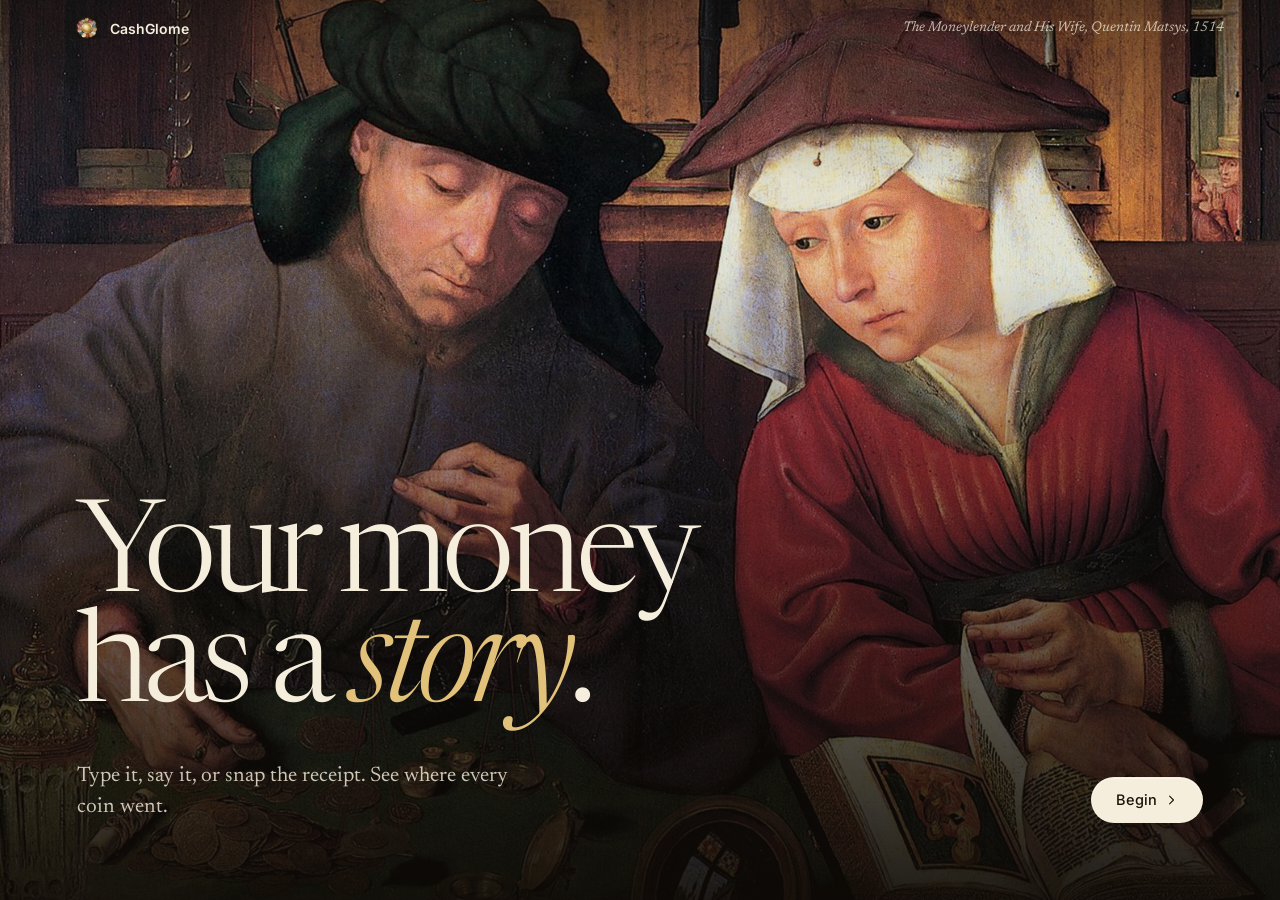
==== commit e2a71d82: "Shared Muse server function; refresh the web app build - api/muse.js forwards Muse calls with META_A" ====
--- a/app/index.html
+++ b/app/index.html
@@ -8,7 +8,7 @@
     <link rel="icon" type="image/png" href="./icon-64.png" />
     <link rel="apple-touch-icon" href="./icon.png" />
     <title>CashGlome</title>
-    <script type="module" crossorigin src="./assets/index-DLlhu5Jv.js"></script>
+    <script type="module" crossorigin src="./assets/index-DLJvmpMF.js"></script>
     <link rel="stylesheet" crossorigin href="./assets/index-CG-BFoWW.css">
   </head>
   <body>
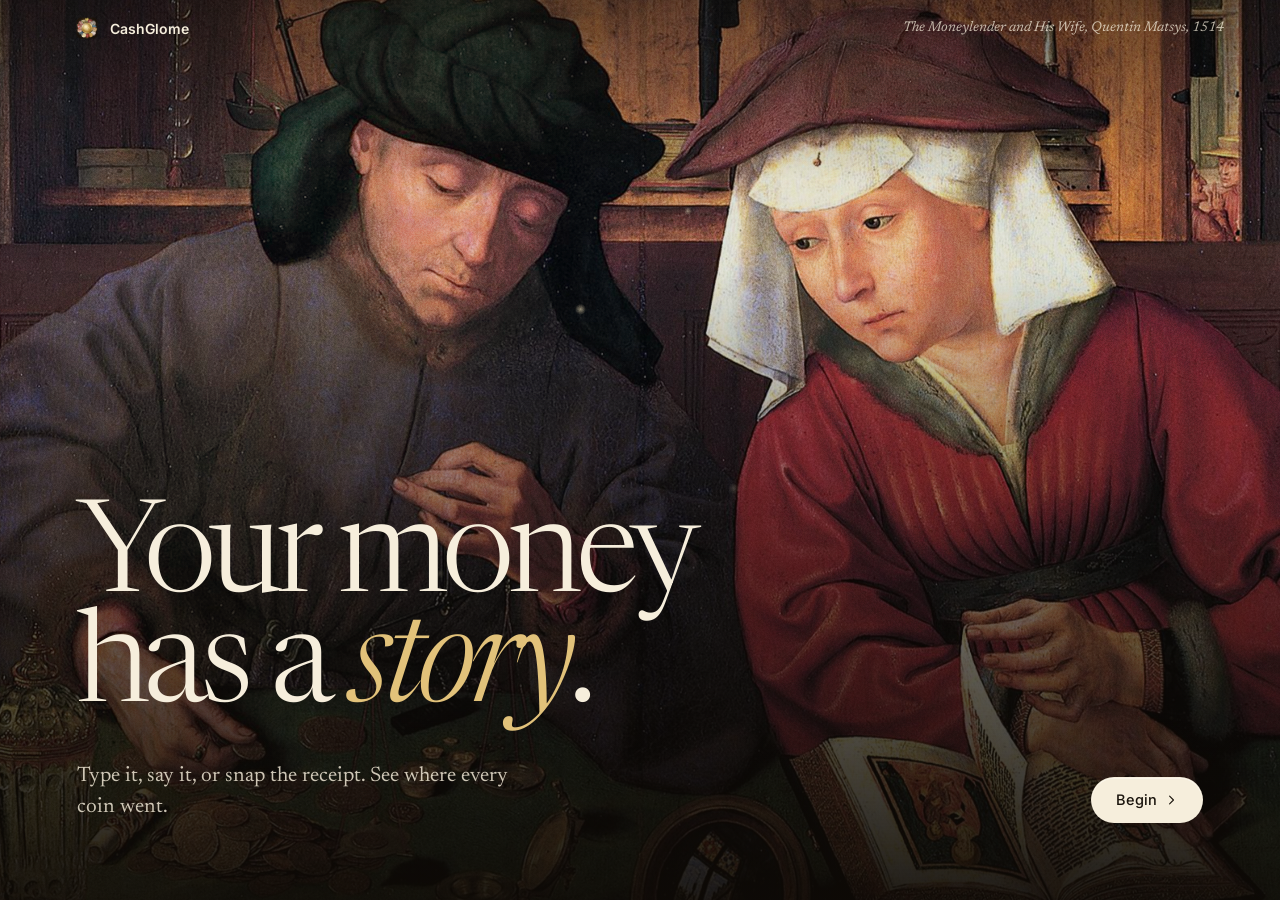
==== commit c7564813: "Publish the app: new money reader, voice fix, phone redesign Built from cashglome-app 07860fc.  Co-A" ====
--- a/app/index.html
+++ b/app/index.html
@@ -7,9 +7,12 @@
     <meta name="description" content="CashGlome: your money, painted. Log what comes in and goes out in plain words and see the story of your money." />
     <link rel="icon" type="image/png" href="./icon-64.png" />
     <link rel="apple-touch-icon" href="./icon.png" />
+    <link rel="manifest" href="./manifest.webmanifest" />
+    <meta name="mobile-web-app-capable" content="yes" />
+    <meta name="apple-mobile-web-app-capable" content="yes" />
     <title>CashGlome</title>
-    <script type="module" crossorigin src="./assets/index-DLJvmpMF.js"></script>
-    <link rel="stylesheet" crossorigin href="./assets/index-CG-BFoWW.css">
+    <script type="module" crossorigin src="./assets/index-BHZAQA4J.js"></script>
+    <link rel="stylesheet" crossorigin href="./assets/index-CgYbgcy2.css">
   </head>
   <body>
     <div id="root"></div>
--- a/app/assets/index-CgYbgcy2.css
+++ b/app/assets/index-CgYbgcy2.css
@@ -0,0 +1 @@
+@font-face{font-family:Newsreader Variable;font-style:normal;font-display:swap;font-weight:200 800;src:url(./newsreader-vietnamese-opsz-normal-BjhtXyW2.woff2) format("woff2-variations");unicode-range:U+0102-0103,U+0110-0111,U+0128-0129,U+0168-0169,U+01A0-01A1,U+01AF-01B0,U+0300-0301,U+0303-0304,U+0308-0309,U+0323,U+0329,U+1EA0-1EF9,U+20AB}@font-face{font-family:Newsreader Variable;font-style:normal;font-display:swap;font-weight:200 800;src:url(./newsreader-latin-ext-opsz-normal-BQn1nviT.woff2) format("woff2-variations");unicode-range:U+0100-02BA,U+02BD-02C5,U+02C7-02CC,U+02CE-02D7,U+02DD-02FF,U+0304,U+0308,U+0329,U+1D00-1DBF,U+1E00-1E9F,U+1EF2-1EFF,U+2020,U+20A0-20AB,U+20AD-20C0,U+2113,U+2C60-2C7F,U+A720-A7FF}@font-face{font-family:Newsreader Variable;font-style:normal;font-display:swap;font-weight:200 800;src:url(./newsreader-latin-opsz-normal-s-izfB6B.woff2) format("woff2-variations");unicode-range:U+0000-00FF,U+0131,U+0152-0153,U+02BB-02BC,U+02C6,U+02DA,U+02DC,U+0304,U+0308,U+0329,U+2000-206F,U+20AC,U+2122,U+2191,U+2193,U+2212,U+2215,U+FEFF,U+FFFD}@font-face{font-family:Newsreader Variable;font-style:italic;font-display:swap;font-weight:200 800;src:url(./newsreader-vietnamese-opsz-italic-DTr-ymY4.woff2) format("woff2-variations");unicode-range:U+0102-0103,U+0110-0111,U+0128-0129,U+0168-0169,U+01A0-01A1,U+01AF-01B0,U+0300-0301,U+0303-0304,U+0308-0309,U+0323,U+0329,U+1EA0-1EF9,U+20AB}@font-face{font-family:Newsreader Variable;font-style:italic;font-display:swap;font-weight:200 800;src:url(./newsreader-latin-ext-opsz-italic-CSPGnFdO.woff2) format("woff2-variations");unicode-range:U+0100-02BA,U+02BD-02C5,U+02C7-02CC,U+02CE-02D7,U+02DD-02FF,U+0304,U+0308,U+0329,U+1D00-1DBF,U+1E00-1E9F,U+1EF2-1EFF,U+2020,U+20A0-20AB,U+20AD-20C0,U+2113,U+2C60-2C7F,U+A720-A7FF}@font-face{font-family:Newsreader Variable;font-style:italic;font-display:swap;font-weight:200 800;src:url(./newsreader-latin-opsz-italic-kJKFiXvB.woff2) format("woff2-variations");unicode-range:U+0000-00FF,U+0131,U+0152-0153,U+02BB-02BC,U+02C6,U+02DA,U+02DC,U+0304,U+0308,U+0329,U+2000-206F,U+20AC,U+2122,U+2191,U+2193,U+2212,U+2215,U+FEFF,U+FFFD}@font-face{font-family:Schibsted Grotesk Variable;font-style:normal;font-display:swap;font-weight:400 900;src:url(./schibsted-grotesk-latin-ext-wght-normal-hsMS0n0O.woff2) format("woff2-variations");unicode-range:U+0100-02BA,U+02BD-02C5,U+02C7-02CC,U+02CE-02D7,U+02DD-02FF,U+0304,U+0308,U+0329,U+1D00-1DBF,U+1E00-1E9F,U+1EF2-1EFF,U+2020,U+20A0-20AB,U+20AD-20C0,U+2113,U+2C60-2C7F,U+A720-A7FF}@font-face{font-family:Schibsted Grotesk Variable;font-style:normal;font-display:swap;font-weight:400 900;src:url(./schibsted-grotesk-latin-wght-normal-Bb8VGrTG.woff2) format("woff2-variations");unicode-range:U+0000-00FF,U+0131,U+0152-0153,U+02BB-02BC,U+02C6,U+02DA,U+02DC,U+0304,U+0308,U+0329,U+2000-206F,U+20AC,U+2122,U+2191,U+2193,U+2212,U+2215,U+FEFF,U+FFFD}@font-face{font-family:Inter Variable;font-style:normal;font-display:swap;font-weight:100 900;src:url(./inter-cyrillic-ext-wght-normal-BOeWTOD4.woff2) format("woff2-variations");unicode-range:U+0460-052F,U+1C80-1C8A,U+20B4,U+2DE0-2DFF,U+A640-A69F,U+FE2E-FE2F}@font-face{font-family:Inter Variable;font-style:normal;font-display:swap;font-weight:100 900;src:url(./inter-cyrillic-wght-normal-DqGufNeO.woff2) format("woff2-variations");unicode-range:U+0301,U+0400-045F,U+0490-0491,U+04B0-04B1,U+2116}@font-face{font-family:Inter Variable;font-style:normal;font-display:swap;font-weight:100 900;src:url(./inter-greek-ext-wght-normal-DlzME5K_.woff2) format("woff2-variations");unicode-range:U+1F00-1FFF}@font-face{font-family:Inter Variable;font-style:normal;font-display:swap;font-weight:100 900;src:url(./inter-greek-wght-normal-CkhJZR-_.woff2) format("woff2-variations");unicode-range:U+0370-0377,U+037A-037F,U+0384-038A,U+038C,U+038E-03A1,U+03A3-03FF}@font-face{font-family:Inter Variable;font-style:normal;font-display:swap;font-weight:100 900;src:url(./inter-vietnamese-wght-normal-CBcvBZtf.woff2) format("woff2-variations");unicode-range:U+0102-0103,U+0110-0111,U+0128-0129,U+0168-0169,U+01A0-01A1,U+01AF-01B0,U+0300-0301,U+0303-0304,U+0308-0309,U+0323,U+0329,U+1EA0-1EF9,U+20AB}@font-face{font-family:Inter Variable;font-style:normal;font-display:swap;font-weight:100 900;src:url(./inter-latin-ext-wght-normal-DO1Apj_S.woff2) format("woff2-variations");unicode-range:U+0100-02BA,U+02BD-02C5,U+02C7-02CC,U+02CE-02D7,U+02DD-02FF,U+0304,U+0308,U+0329,U+1D00-1DBF,U+1E00-1E9F,U+1EF2-1EFF,U+2020,U+20A0-20AB,U+20AD-20C0,U+2113,U+2C60-2C7F,U+A720-A7FF}@font-face{font-family:Inter Variable;font-style:normal;font-display:swap;font-weight:100 900;src:url(./inter-latin-wght-normal-Dx4kXJAl.woff2) format("woff2-variations");unicode-range:U+0000-00FF,U+0131,U+0152-0153,U+02BB-02BC,U+02C6,U+02DA,U+02DC,U+0304,U+0308,U+0329,U+2000-206F,U+20AC,U+2122,U+2191,U+2193,U+2212,U+2215,U+FEFF,U+FFFD}:root{--serif: "Newsreader Variable", "Iowan Old Style", Georgia, serif;--grot: "Schibsted Grotesk Variable", "Helvetica Neue", Arial, sans-serif;--ui: -apple-system, BlinkMacSystemFont, "SF Pro Text", "Inter Variable", "Segoe UI Variable Text", "Segoe UI", system-ui, sans-serif;--paper: #F6F2E8;--paper-2: #EDE7DA;--sage: #DDD6C6;--card: #FFFFFF;--ink: #241F17;--ink-2: rgba(36, 31, 23, .68);--ink-3: rgba(36, 31, 23, .46);--ink-4: rgba(36, 31, 23, .14);--line: rgba(36, 31, 23, .1);--fill: rgba(36, 31, 23, .055);--fill-2: rgba(36, 31, 23, .09);--accent: #2B3FA8;--gold: #B08A3A;--gold-2: #E2C27A;--vermilion: #C8402A;--accent-ink: #FFFFFF;--accent-soft: rgba(43, 63, 168, .1);--green: #2F6B4A;--green-soft: rgba(15, 107, 69, .1);--rust: #B23A26;--glass: rgba(250, 247, 240, .62);--glass-strong: rgba(250, 247, 240, .84);--glass-stroke: rgba(41, 41, 25, .08);--glass-hi: rgba(255, 255, 255, .85);--shadow-1: 0 1px 2px rgba(41, 41, 25, .05), 0 6px 20px -8px rgba(41, 41, 25, .14);--shadow-2: 0 2px 6px rgba(41, 41, 25, .05), 0 24px 60px -18px rgba(41, 41, 25, .3);--side: 248px;--ease: cubic-bezier(.2, .8, .2, 1);color-scheme:light}:root[data-theme=dark]{--paper: #14110D;--paper-2: #1B1712;--sage: #24241D;--card: #1E1A14;--ink: #F2EBDD;--ink-2: rgba(242, 242, 231, .7);--ink-3: rgba(242, 242, 231, .46);--ink-4: rgba(242, 242, 231, .14);--line: rgba(242, 242, 231, .1);--fill: rgba(242, 242, 231, .06);--fill-2: rgba(242, 242, 231, .1);--accent: #6F8BEA;--gold: #D4AE5E;--gold-2: #E9CC88;--vermilion: #E0654D;--accent-soft: rgba(111, 139, 234, .16);--green: #5FD39C;--green-soft: rgba(95, 211, 156, .12);--rust: #FF8A6B;--glass: rgba(32, 28, 22, .6);--glass-strong: rgba(32, 28, 22, .84);--glass-stroke: rgba(242, 242, 231, .09);--glass-hi: rgba(255, 255, 255, .08);--shadow-1: 0 1px 2px rgba(0, 0, 0, .3), 0 8px 24px -8px rgba(0, 0, 0, .5);--shadow-2: 0 2px 6px rgba(0, 0, 0, .3), 0 30px 70px -20px rgba(0, 0, 0, .7);color-scheme:dark}*{box-sizing:border-box;scrollbar-width:none}*::-webkit-scrollbar{display:none;width:0;height:0}html,body,#root{height:100%;margin:0}body{background:var(--paper);color:var(--ink);font:400 13px/1.45 var(--ui);-webkit-font-smoothing:antialiased;overflow:hidden}button{font:inherit;color:inherit;background:none;border:0;padding:0;cursor:pointer}a[href],[role=button],[role=tab],[role=menuitem],[role=option],[role=switch],summary,select,label:has(input),input[type=checkbox],input[type=radio],input[type=range],input[type=color],input[type=file],.tap{cursor:pointer}button:disabled,[aria-disabled=true]{cursor:default}html{touch-action:manipulation;-webkit-tap-highlight-color:transparent}button:not(:disabled):active{opacity:.72}.start:active,.salon-item:active,.edition-cta:active,.coin:active{opacity:1}input,textarea,select{font:inherit;color:inherit}::selection{background:var(--accent-soft)}:focus-visible{outline:2px solid color-mix(in srgb,var(--accent) 55%,transparent);outline-offset:1px;border-radius:6px}.num{font-variant-numeric:lining-nums}.app{position:fixed;top:0;right:0;bottom:0;left:0;background:var(--paper);transition:background .4s}.drag{-webkit-app-region:drag}.nodrag{-webkit-app-region:no-drag}.glass{background:var(--glass);backdrop-filter:blur(24px) saturate(1.9);-webkit-backdrop-filter:blur(24px) saturate(1.9);border:1px solid var(--glass-stroke);box-shadow:inset 0 1px 0 var(--glass-hi),var(--shadow-1)}.sidebar{position:absolute;top:10px;left:10px;bottom:10px;width:calc(var(--side) - 10px);border-radius:22px;z-index:20;display:flex;flex-direction:column;padding:10px 10px 12px;overflow:hidden}.sidebar .lights{height:32px;display:flex;align-items:center;padding-left:6px;flex:none}.side-scroll{flex:1;overflow-y:auto;margin:0 -4px;padding:0 4px}.side-label{font:600 11px/1 var(--ui);color:var(--ink-3);padding:18px 10px 7px;letter-spacing:.01em}.side-item{width:100%;display:flex;align-items:center;gap:9px;height:30px;padding:0 10px;border-radius:10px;font-size:13px;color:var(--ink);text-align:left;transition:background .15s}.side-item:hover{background:var(--fill)}.side-item.on{background:var(--fill-2);font-weight:550}.side-item svg{color:var(--accent);flex:none}.side-item .count{margin-left:auto;font-size:11.5px;color:var(--ink-3);font-variant-numeric:tabular-nums;font-weight:400}.toc{display:flex;align-items:baseline;gap:6px;width:100%;padding:4px 10px;border-radius:8px;font:500 13px/1.3 var(--grot);color:var(--ink-3);text-align:left;letter-spacing:-.01em;transition:color .15s,background .15s}.toc:hover{color:var(--ink);background:var(--fill)}.toc.on{color:var(--ink)}.toc .lead{flex:1;border-bottom:1px dotted currentColor;opacity:.45;transform:translateY(-4px);min-width:10px}.toc .rn{font:400 12px/1 var(--serif);font-style:italic}.me{margin-top:8px;display:flex;align-items:center;gap:10px;padding:8px;border-radius:14px;width:100%;text-align:left}.me:hover{background:var(--fill)}.avatar{width:32px;height:32px;border-radius:50%;display:grid;place-items:center;font:italic 500 16px var(--serif);color:#3a2a0e;background:radial-gradient(circle at 35% 30%,#f6e2a8,#c9a253 60%,#8c6a24);box-shadow:inset 0 0 0 1.5px #fff0c880,0 2px 6px -2px #0006;flex:none}.main{position:absolute;top:0;right:0;bottom:0;left:var(--side);overflow-y:auto;overflow-x:hidden}.edge{position:absolute;top:0;left:var(--side);right:0;height:74px;z-index:12;pointer-events:none;background:linear-gradient(var(--paper) 35%,transparent)}.toolbar{position:absolute;top:10px;left:calc(var(--side) + 6px);right:12px;height:42px;z-index:15;display:flex;align-items:center;gap:8px}.toolbar .title{font:600 15px/1 var(--ui);letter-spacing:-.01em;padding-left:6px;white-space:nowrap}.toolbar .sub{font-size:12px;color:var(--ink-3);margin-left:2px;white-space:nowrap}.capsule{display:flex;align-items:center;height:38px;padding:0 4px;gap:2px;border-radius:19px}.tbtn{height:30px;min-width:30px;padding:0 9px;border-radius:15px;display:inline-flex;align-items:center;justify-content:center;gap:6px;color:var(--ink-2);font-size:13px;font-weight:500;transition:background .15s,color .15s;white-space:nowrap}.tbtn:hover{background:var(--fill);color:var(--ink)}.tbtn.solid{background:var(--accent);color:var(--accent-ink)}.tbtn.solid:hover{filter:brightness(1.08);background:var(--accent);color:var(--accent-ink)}.sep{width:1px;height:16px;background:var(--line);margin:0 2px}.traffic{display:flex;gap:8px}.traffic button{width:12px;height:12px;border-radius:50%;display:grid;place-items:center;box-shadow:inset 0 0 0 .5px #0000002e}.traffic svg{opacity:0}.traffic:hover svg{opacity:.7}.t-close{background:#ff5f57}.t-min{background:#febc2e}.t-zoom{background:#28c840}.page{max-width:1060px;margin:0 auto;padding:78px 52px 210px;position:relative}.kicker{font:500 13px/1.2 var(--grot);letter-spacing:-.005em;color:var(--ink-3)}.display{font-family:var(--serif);font-weight:360;font-size:clamp(52px,6.6vw,104px);line-height:.96;letter-spacing:-.04em;margin:0;font-optical-sizing:auto}.display em{font-style:italic;font-weight:330;letter-spacing:-.035em}.lede{font:400 22px/1.45 var(--serif);color:var(--ink-2);letter-spacing:-.012em;margin:0;max-width:640px}.h2{font:360 44px/1 var(--serif);letter-spacing:-.03em;margin:0}.h2 em{font-style:italic}.h3{font:400 26px/1.08 var(--serif);letter-spacing:-.02em;margin:0}.body-serif{font:400 18px/1.45 var(--serif);color:var(--ink-2);letter-spacing:-.008em;margin:0}.label{font:600 13px/1.2 var(--grot);letter-spacing:-.01em}.small{font-size:12px;color:var(--ink-3)}.stat-num{font:600 30px/1 var(--grot);letter-spacing:-.03em;font-variant-numeric:lining-nums proportional-nums}.section{margin-top:112px}.section-head{display:grid;grid-template-columns:1fr minmax(0,360px);gap:32px;align-items:end;margin-bottom:28px}.pillbtn{display:inline-flex;align-items:center;gap:5px;height:24px;padding:0 9px;border-radius:5px;background:var(--card);border:1px solid var(--line);font:600 11.5px/1 var(--grot);color:var(--ink);box-shadow:0 1px #2929190a}.pillbtn:hover{border-color:var(--ink-4)}.btn{display:inline-flex;align-items:center;justify-content:center;gap:7px;height:34px;padding:0 16px;border-radius:17px;font:500 13px/1 var(--ui);background:var(--card);color:var(--ink);border:1px solid var(--line);box-shadow:0 1px 2px #2929190d;transition:transform .15s var(--ease),filter .15s,background .15s;white-space:nowrap}.btn:hover{background:var(--paper-2)}.btn:active{transform:scale(.98)}.btn.primary{background:var(--accent);color:var(--accent-ink);border-color:transparent}.btn.primary:hover{filter:brightness(1.08);background:var(--accent)}.btn.ink{background:var(--ink);color:var(--paper);border-color:transparent}.btn.ink:hover{background:var(--ink);filter:brightness(1.2)}.btn.danger{color:var(--rust)}.btn.lg{height:46px;padding:0 24px;border-radius:23px;font-size:14.5px}.btn:disabled{opacity:.4}.field{width:100%;height:34px;padding:0 12px;border-radius:9px;background:var(--card);border:1px solid var(--line);outline:none;font-size:13px;transition:box-shadow .15s,border-color .15s}.field:focus{border-color:color-mix(in srgb,var(--accent) 60%,var(--line))}select.field{-webkit-appearance:none;-moz-appearance:none;appearance:none;padding-right:28px;background-image:url("data:image/svg+xml,%3Csvg xmlns='http://www.w3.org/2000/svg' width='10' height='6'%3E%3Cpath d='M1 1l4 4 4-4' fill='none' stroke='%23888' stroke-width='1.5' stroke-linecap='round'/%3E%3C/svg%3E");background-repeat:no-repeat;background-position:right 11px center}.seg{display:inline-flex;padding:2px;border-radius:9px;background:var(--fill)}.seg button{height:26px;padding:0 12px;border-radius:7px;font-size:12.5px;color:var(--ink-2);font-weight:500}.seg button.on{background:var(--card);color:var(--ink);box-shadow:0 1px 3px #2929191f,0 0 0 .5px #2929190f}.sticker{position:relative;flex:none;touch-action:none}.composer-wrap{position:absolute;left:var(--side);right:0;bottom:18px;display:flex;flex-direction:column;align-items:center;z-index:30;pointer-events:none;padding:0 20px}.composer{pointer-events:auto;width:min(680px,100%);border-radius:22px;padding:5px 5px 5px 16px;display:flex;align-items:flex-end;gap:6px;background:var(--glass-strong)}.cmp-input{flex:1;min-width:0;display:block;border:0;outline:0;resize:none;background:transparent;color:var(--ink);caret-color:var(--accent);font:400 15px/22px var(--ui);letter-spacing:-.005em;padding:9px 0;margin:0;max-height:120px;overflow-y:auto}.cmp-input:focus-visible{outline:none}.cmp-input::placeholder{color:var(--ink-3)}.send{width:34px;height:34px;border-radius:17px;display:grid;place-items:center;background:var(--accent);color:#fff;flex:none;transition:transform .2s var(--ease),background .2s;margin-bottom:1px}.send:disabled{background:var(--fill-2);color:var(--ink-3)}.send:not(:disabled):active{transform:scale(.92)}.cmp-icon{width:34px;height:34px;border-radius:17px;display:grid;place-items:center;color:var(--ink-3);flex:none;margin-bottom:3px}.cmp-icon:hover{background:var(--fill);color:var(--ink)}.preview{pointer-events:auto;display:flex;gap:6px;flex-wrap:wrap;justify-content:center;margin-bottom:10px;max-width:720px}.pchip{display:inline-flex;align-items:center;gap:7px;height:30px;padding:0 12px 0 6px;border-radius:15px;font-size:12.5px;font-weight:500;white-space:nowrap}.pchip .dotc{width:18px;height:18px;border-radius:9px;flex:none;box-shadow:inset 0 0 0 1px #17171c38}.pchip b{font-weight:650;font-variant-numeric:tabular-nums}.notice{pointer-events:auto;margin-bottom:10px;min-height:38px;padding:6px 6px 6px 8px;border-radius:14px;display:flex;align-items:center;gap:10px;font-size:13px}.notice-undo{height:26px;padding:0 10px;border-radius:8px;font-weight:600;color:var(--accent)}.notice-undo:hover{background:var(--fill)}.dot{width:6px;height:6px;border-radius:3px;display:inline-block}.menu{position:absolute;bottom:calc(100% + 8px);left:0;width:240px;max-height:320px;overflow-y:auto;border-radius:14px;padding:5px;z-index:50;background:var(--glass-strong)}.menu button{display:flex;align-items:center;gap:9px;width:100%;height:30px;padding:0 9px;border-radius:8px;font-size:13px;text-align:left}.menu button:hover{background:var(--accent);color:#fff}.ledger{display:grid;grid-template-columns:minmax(0,1fr) 320px;gap:28px;align-items:start}.row{display:flex;align-items:center;gap:12px;width:100%;padding:8px 10px;border-radius:12px;text-align:left;transition:background .12s}.row:hover{background:var(--fill)}.row.on{background:var(--accent-soft)}.inspector{position:sticky;top:70px;border-radius:22px;padding:20px}.card{background:var(--card);border:1px solid var(--line);border-radius:20px}.scrim{position:fixed;top:0;right:0;bottom:0;left:0;z-index:80;background:#17170e3d;backdrop-filter:blur(3px);-webkit-backdrop-filter:blur(3px);display:grid;place-items:center;padding:20px}.sheet{width:min(800px,100%);height:min(600px,calc(100vh - 60px));border-radius:26px;display:grid;grid-template-columns:210px 1fr;overflow:hidden}.sheet.glass{background:color-mix(in srgb,var(--paper) 95%,transparent)}.sheet .side-item svg{color:#fff}.tabbar{display:none}@media (max-width: 860px){:root{--side: 0px}.sidebar{display:none}.page{padding:70px 20px 240px}.section{margin-top:80px}.section-head{grid-template-columns:1fr;gap:12px}.ledger{grid-template-columns:1fr}.inspector{position:static}.composer-wrap{bottom:86px;padding:0 12px}.toolbar .hide-sm{display:none}.sheet{grid-template-columns:1fr;grid-template-rows:auto 1fr}.sheet-nav{flex-direction:row!important;overflow-x:auto}.tabbar{display:flex;position:fixed;left:12px;right:12px;bottom:14px;height:62px;border-radius:31px;z-index:40;align-items:center;justify-content:space-around;padding:0 6px}.tabbar button{display:flex;flex-direction:column;align-items:center;gap:3px;font-size:10px;font-weight:600;color:var(--ink-3);padding:6px 12px;border-radius:22px}.tabbar button.on{color:var(--accent);background:var(--fill)}}.tbtn:disabled{cursor:default}.edition button{cursor:pointer}.tiles{display:grid;grid-template-columns:repeat(4,minmax(0,1fr));grid-auto-rows:150px;gap:14px}@media (max-width: 860px){.hide-sm{display:none!important}.tiles{grid-template-columns:repeat(2,minmax(0,1fr));grid-auto-rows:130px}.two-col,.edition{grid-template-columns:1fr!important}.display{font-size:clamp(40px,11vw,64px)!important}}.composer-wrap:before{content:"";position:absolute;left:0;right:0;bottom:-18px;height:120px;background:linear-gradient(transparent,var(--paper) 78%);z-index:-1;pointer-events:none}input[type=number]::-webkit-inner-spin-button,input[type=number]::-webkit-outer-spin-button{-webkit-appearance:none;margin:0}.day-group{content-visibility:auto;contain-intrinsic-size:auto 260px}.sheet-done{display:none}.living{position:relative;overflow:hidden;background:#1a140d;isolation:isolate}.living-par{position:absolute;top:-3%;right:-3%;bottom:-3%;left:-3%;transform:translate3d(var(--px, 0),var(--py, 0),0);transition:transform 1.2s var(--ease)}.living-img{width:100%;height:100%;object-fit:cover;display:block;-webkit-user-select:none;user-select:none;-webkit-user-drag:none}.living-img.drift{animation:drift 46s ease-in-out infinite alternate}@keyframes drift{0%{transform:scale(1.04) translate(-1.2%,.8%)}50%{transform:scale(1.12) translate(1%,-1.2%)}to{transform:scale(1.07) translate(1.6%,1.4%)}}.drift-soft{animation:driftSoft 40s ease-in-out infinite alternate;transform-origin:50% 60%}@keyframes driftSoft{0%{transform:scale(1)}to{transform:scale(1.06) translate(-1%,-1%)}}.living-light{position:absolute;top:-20%;right:-20%;bottom:-20%;left:-20%;pointer-events:none;mix-blend-mode:soft-light;background:linear-gradient(115deg,transparent 22%,rgba(255,232,180,.55) 34%,rgba(255,232,180,.12) 44%,transparent 56%);animation:shaft 14s ease-in-out infinite alternate}@keyframes shaft{0%{opacity:.55;transform:translate(-4%)}to{opacity:1;transform:translate(5%)}}.living-dust{position:absolute;top:0;right:0;bottom:0;left:0;width:100%;height:100%;pointer-events:none;mix-blend-mode:screen}.living-grain{position:absolute;top:0;right:0;bottom:0;left:0;pointer-events:none;opacity:.1;mix-blend-mode:overlay;background-image:var(--grain, none);background-size:160px 160px}.living.offscreen .living-img,.living.offscreen .living-light{animation-play-state:paused}.living-img.drift,.living-light{will-change:transform}.plate{position:relative;width:100%;overflow:hidden;border-radius:3px;background:#241a10;box-shadow:0 0 0 1px #241f174d,0 0 0 10px var(--card),0 0 0 11px #b08a3a99,0 50px 80px -34px #241f1799}.plate-canvas{position:absolute;top:0;right:0;bottom:0;left:0}.plate-canvas.drift-soft{will-change:transform}.plate-img,.plate-layer{position:absolute;top:0;right:0;bottom:0;left:0;width:100%;height:100%}.plate-img{object-fit:cover;display:block;-webkit-user-select:none;user-select:none;-webkit-user-drag:none;-webkit-mask-size:100% 100%;mask-size:100% 100%;-webkit-mask-repeat:no-repeat;mask-repeat:no-repeat}.plate-standin{filter:sepia(.75) saturate(.7) brightness(.48) contrast(.95)}.plate-shine{position:absolute;background:linear-gradient(135deg,#fff2c800,#fff2c88c,#fff2c800);pointer-events:none}.plate-label{margin-top:30px}.plate-meter{display:grid;grid-template-columns:repeat(30,1fr);gap:2px;margin-top:12px}.plate-meter span{height:4px;border-radius:1px;background:var(--fill-2);transition:background .6s}.plate-meter span.on{background:var(--gold)}.desk{position:fixed;top:0;right:0;bottom:0;left:0;overflow:hidden;background:#1a140d}.desk-wall{position:absolute;top:0;right:0;bottom:0;left:0}.menubar{position:absolute;top:0;left:0;right:0;height:30px;z-index:50;display:flex;align-items:center;padding:0 8px;gap:1px;color:#fff;font:500 13px/1 var(--ui);text-shadow:0 1px 2px rgba(0,0,0,.35);background:linear-gradient(#140e086b,#140e0829);backdrop-filter:blur(24px) saturate(1.6);-webkit-backdrop-filter:blur(24px) saturate(1.6)}.mb-item{position:relative;height:24px;padding:0 9px;border-radius:6px;display:inline-flex;align-items:center;gap:6px;white-space:nowrap}.mb-item:hover,.mb-item.open{background:#fff3}.mb-menu{position:absolute;top:28px;left:0;min-width:250px;padding:5px;border-radius:12px;z-index:60;color:var(--ink);text-shadow:none;font-weight:400;background:color-mix(in srgb,var(--paper-2) 97%,transparent);box-shadow:0 0 0 .5px #00000040,inset 0 .5px #ffffff1f,0 18px 50px -12px #00000080}.mb-menu button{width:100%;display:flex;justify-content:space-between;gap:20px;align-items:center;height:24px;padding:0 10px;border-radius:6px;font-size:13px;text-align:left}.mb-menu button:hover:not(:disabled){background:var(--accent);color:#fff}.mb-menu button:disabled{opacity:.4}.mb-menu .kbd{opacity:.55;font-size:12px}.mb-menu hr{border:0;height:1px;background:var(--line);margin:5px 8px}.win{position:absolute;border-radius:22px;overflow:hidden;transform:translateZ(0);background:var(--paper);box-shadow:0 0 0 .5px #0006,0 40px 120px -20px #000000a6,0 18px 40px -16px #00000073}.win>.app{position:absolute;top:0;right:0;bottom:0;left:0}.dock{position:absolute;left:50%;bottom:8px;transform:translate(-50%);z-index:40;display:flex;align-items:flex-end;gap:4px;padding:6px 8px;border-radius:24px;background:#faf7f042;backdrop-filter:blur(22px) saturate(1.8);-webkit-backdrop-filter:blur(22px) saturate(1.8);box-shadow:0 0 0 .5px #ffffff59 inset,0 0 0 .5px #0003,0 20px 40px -12px #00000073}.dock-sep{width:1px;align-self:stretch;margin:8px 4px;background:#ffffff73}.dock-item{position:relative;display:flex;flex-direction:column;align-items:center}.dock-tip{position:absolute;bottom:calc(100% + 12px);padding:5px 10px;border-radius:8px;font:500 12.5px var(--ui);white-space:nowrap;color:var(--ink);background:var(--glass-strong);-webkit-backdrop-filter:blur(20px);backdrop-filter:blur(20px);box-shadow:0 0 0 .5px #00000026,0 8px 20px -6px #00000059;pointer-events:none}.dock-dot{width:4px;height:4px;border-radius:2px;background:#ffffffe6;margin-top:3px;box-shadow:0 0 3px #0006}.widget{border-radius:24px;padding:16px;color:#fff;background:#1e160e57;backdrop-filter:blur(22px) saturate(1.6);-webkit-backdrop-filter:blur(22px) saturate(1.6);box-shadow:0 0 0 .5px #ffffff38 inset,0 16px 40px -18px #0000008c;text-align:left;overflow:hidden;cursor:pointer}.widget .wl{font:600 12px var(--ui);opacity:.78}.today{display:grid;grid-template-columns:1.05fr 1.3fr 1fr;gap:16px;margin-top:64px}.tcard{position:relative;border-radius:22px;background:var(--card);border:1px solid var(--line);padding:22px;min-height:230px;overflow:hidden}.flip{perspective:1200px}.flip-inner{position:relative;width:100%;height:100%;transform-style:preserve-3d;transition:transform .9s cubic-bezier(.3,1.3,.4,1)}.flip.on .flip-inner{transform:rotateY(180deg)}.flip-face{position:absolute;top:0;right:0;bottom:0;left:0;backface-visibility:hidden;-webkit-backface-visibility:hidden;border-radius:22px;overflow:hidden}.flip-back{transform:rotateY(180deg)}.salon{border-radius:28px;padding:56px 48px;background:#2e1a18;background-image:radial-gradient(ellipse at 50% 0%,rgba(255,220,160,.16),transparent 60%),repeating-linear-gradient(90deg,rgba(0,0,0,.05) 0 2px,transparent 2px 9px);color:#f6eedc}.frame{padding:12px;background:linear-gradient(135deg,#f3d98b,#b08a3a 40%,#7a5413 70%,#e2c27a);border-radius:3px;box-shadow:0 30px 50px -24px #000000b3,inset 0 0 0 1px #ffffff59}.frame-inner{padding:8px;background:#efe6d0;box-shadow:inset 0 2px 6px #00000059}@media (max-width: 860px){.today{grid-template-columns:1fr}.salon{padding:28px 18px}}@media (prefers-reduced-motion: reduce){.living-img.drift,.drift-soft,.living-light{animation:none}}.hero{display:grid;grid-template-columns:minmax(0,1.08fr) minmax(0,.92fr);gap:clamp(32px,5vw,72px);align-items:center;min-height:520px}.hero-title{margin-top:22px;font-size:clamp(48px,5.4vw,86px)!important}.hero-art{margin:0;padding:0 10px;max-width:440px;justify-self:end;width:100%}.figures{display:grid;grid-template-columns:repeat(auto-fit,minmax(190px,1fr));gap:28px;margin-top:88px}.edition-cta{width:100%;text-align:left;position:relative;overflow:hidden;border-radius:26px;color:#f6eedc;min-height:360px;cursor:pointer;display:flex;align-items:center;box-shadow:0 0 0 1px #b08a3a80,0 40px 70px -40px #241f17b3}.edition-cta .btn{transition:transform .3s var(--ease)}.edition-cta:hover .btn{transform:translate(4px)}@media (max-width: 860px){.hero{grid-template-columns:1fr;min-height:0;gap:40px}.hero-art{justify-self:center;max-width:360px}.figures{margin-top:56px}}.ed-cover{display:grid;grid-template-columns:minmax(0,1fr) auto;gap:48px;align-items:center}.ed-chip{padding:10px 16px;border-radius:999px;font:500 15px var(--grot);background:#0e0a0659;box-shadow:inset 0 0 0 1px #f6eedc40;backdrop-filter:blur(12px);-webkit-backdrop-filter:blur(12px)}.ed-panel{padding:22px;border-radius:18px;background:#0e0a066b;box-shadow:inset 0 0 0 1px #f6eedc29;backdrop-filter:blur(18px) saturate(1.3);-webkit-backdrop-filter:blur(18px) saturate(1.3)}.ed-credit{position:fixed;right:28px;bottom:48px;font:400 12.5px/1.3 var(--grot);color:#f6eedc99;text-align:right;max-width:320px}.ed-credit em{font:italic 400 14px var(--serif);color:#f6eedcd9}.book{position:relative;width:250px;height:330px;perspective:1600px;margin-right:6vw}.book-page{position:absolute;top:0;right:0;bottom:0;left:0;background:#efe6d0;border-radius:2px 6px 6px 2px;box-shadow:0 40px 60px -20px #000000b3,inset 6px 0 12px -6px #00000059}.book-cover{position:absolute;top:0;right:0;bottom:0;left:0;transform-origin:0 50%;transform-style:preserve-3d}.book-front,.book-back{position:absolute;top:0;right:0;bottom:0;left:0;border-radius:2px 6px 6px 2px;backface-visibility:hidden;-webkit-backface-visibility:hidden}.book-front{display:flex;flex-direction:column;align-items:center;justify-content:center;padding:24px;background:radial-gradient(ellipse at 40% 30%,#2e4a9e,#1b2a66 70%);box-shadow:inset 0 0 0 7px #1b2a66,inset 0 0 0 8px #e2c27acc,inset 0 0 0 14px #1b2a66,inset 0 0 0 15px #e2c27a80}.book-back{transform:rotateY(180deg);background:#e8ddc4;box-shadow:inset -6px 0 12px -6px #0000004d}@media (max-width: 860px){.ed-cover{grid-template-columns:1fr}.ed-grid{grid-template-columns:1fr!important}.ed-credit{bottom:44px;right:20px;left:20px}}.welcome-pane{width:min(640px,100%);padding:clamp(24px,4vw,40px);border-radius:28px;color:#f6eedc;background:#140e0880;backdrop-filter:blur(24px) saturate(1.5);-webkit-backdrop-filter:blur(24px) saturate(1.5);box-shadow:inset 0 0 0 1px #f6eedc29,inset 0 1px #ffffff1f,0 50px 100px -30px #000000b3}.welcome-h{font:330 clamp(40px,5.4vw,66px)/.98 var(--serif);letter-spacing:-.04em;margin:16px 0 0}.welcome-h em{color:#e2c27a}.welcome-input{margin-top:30px;width:100%;border:0;border-bottom:1px solid rgba(246,238,220,.5);background:transparent;outline:0;font:330 42px/1.2 var(--serif);letter-spacing:-.03em;padding:6px 0;color:#f6eedc;caret-color:#e2c27a}.welcome-input::placeholder{color:#f6eedc59}.welcome-input:focus{border-bottom-color:#e2c27a}.btn.gold{background:linear-gradient(180deg,#ebd08f,#c9a253);color:#1a140d;border-color:transparent;box-shadow:inset 0 1px #ffffff80,0 8px 20px -10px #b08a3acc}.btn.gold:disabled{opacity:.45}.btn.gold:hover{background:linear-gradient(180deg,#f1d99e,#cfa95c)}.salon-wall{display:grid;grid-template-columns:repeat(auto-fill,minmax(190px,1fr));gap:44px 36px;margin-top:40px;align-items:start}.salon-item{display:block;text-align:left;color:#f6eedc;cursor:pointer}.salon-item .plate{box-shadow:none;border-radius:0}.salon-label{display:flex;flex-direction:column;gap:4px;margin-top:14px;padding:0 4px}.mb-item.strong{font-weight:700}.dock-item>button{display:block;padding:0}.dock-item>button>*{pointer-events:none}.side-wall{position:absolute;top:-60px;right:-60px;bottom:-60px;left:-60px;background-size:cover;background-position:center;filter:blur(42px) saturate(1.5);opacity:.5;pointer-events:none;z-index:0}:root[data-theme=dark] .side-wall{opacity:.32}.sidebar>:not(.side-wall){position:relative;z-index:1}.bound{aspect-ratio:3 / 4.2;border-radius:4px 14px 14px 4px;padding:18px 18px 18px 26px;display:flex;flex-direction:column;position:relative;overflow:hidden;background:radial-gradient(ellipse at 30% 20%,#6b2a22,#3a1712 75%);box-shadow:inset 8px 0 #00000047,inset 9px 0 #e2c27a59,inset 0 0 0 1px #e2c27a40,0 26px 40px -24px #241f17b3}.bound-plate{margin-top:14px;aspect-ratio:4 / 3;background-size:cover;border-radius:2px;box-shadow:0 0 0 3px #3a1712,0 0 0 4px #e2c27ab3,0 6px 14px #00000073;transition:filter .6s}:root{--mat: color-mix(in srgb, var(--paper) 78%, transparent);--mat-thick: color-mix(in srgb, var(--paper) 90%, transparent);--hair: rgba(36, 31, 23, .12);--hair-hi: rgba(255, 255, 255, .7);--ring: color-mix(in srgb, var(--accent) 38%, transparent);--pop-shadow: 0 0 0 .5px rgba(0, 0, 0, .08), 0 10px 30px -6px rgba(40, 30, 10, .22), 0 40px 80px -30px rgba(40, 30, 10, .35);--field: rgba(36, 31, 23, .045)}:root[data-theme=dark]{--hair: rgba(255, 245, 225, .12);--hair-hi: rgba(255, 255, 255, .1);--pop-shadow: 0 0 0 .5px rgba(0, 0, 0, .6), 0 10px 30px -6px rgba(0, 0, 0, .5), 0 40px 80px -30px rgba(0, 0, 0, .7);--field: rgba(255, 245, 225, .06)}.glass{background:var(--mat);backdrop-filter:blur(22px) saturate(1.8) brightness(1.03);-webkit-backdrop-filter:blur(22px) saturate(1.8) brightness(1.03);border:.5px solid var(--hair);box-shadow:inset 0 .5px 0 var(--hair-hi),inset 0 -.5px #00000008,var(--shadow-1)}.btn{height:32px;border-radius:16px;border:.5px solid var(--hair);background:color-mix(in srgb,var(--card) 86%,transparent);box-shadow:inset 0 .5px 0 var(--hair-hi),0 .5px 1.5px #00000014;font-weight:500}.btn:hover{background:var(--card)}.btn.primary{box-shadow:inset 0 .5px #ffffff4d,0 1px 3px color-mix(in srgb,var(--accent) 40%,transparent)}.btn:focus-visible,.field:focus-visible{outline:none;box-shadow:0 0 0 3.5px var(--ring)}.field{height:34px;border-radius:10px;background:var(--field);border:.5px solid transparent;box-shadow:inset 0 .5px 1px #0000000f}.field:focus{border-color:color-mix(in srgb,var(--accent) 70%,transparent);box-shadow:0 0 0 3.5px var(--ring);background:var(--card)}.seg{border-radius:10px;padding:2px;background:var(--field);box-shadow:inset 0 .5px 1px #0000000f}.seg button{display:inline-flex;align-items:center;gap:6px;border-radius:8px;height:28px;transition:background .2s,color .2s,box-shadow .2s}.seg button.on{background:var(--card);box-shadow:0 .5px 0 var(--hair-hi) inset,0 1px 3px #0000001f,0 0 0 .5px var(--hair)}.popup{position:relative;display:inline-flex;align-items:center;gap:7px;height:28px;padding:0 10px 0 8px;border-radius:14px;background:color-mix(in srgb,var(--card) 86%,transparent);border:.5px solid var(--hair);box-shadow:inset 0 .5px 0 var(--hair-hi),0 .5px 1.5px #00000014;font-size:13px;font-weight:500;color:var(--ink)}.popup select{-webkit-appearance:none;-moz-appearance:none;appearance:none;border:0;background:transparent;font:inherit;color:inherit;outline:none;padding-right:2px;cursor:pointer}.popup:focus-within{box-shadow:0 0 0 3.5px var(--ring)}.popup .dotc{width:12px;height:12px;border-radius:6px;box-shadow:inset 0 0 0 .5px #00000040;flex:none}.menu,.popover{background:var(--mat-thick);backdrop-filter:blur(22px) saturate(1.8);-webkit-backdrop-filter:blur(22px) saturate(1.8);border:.5px solid var(--hair);box-shadow:inset 0 .5px 0 var(--hair-hi),var(--pop-shadow);border-radius:14px;padding:5px}.menu button{height:28px;border-radius:8px}.menu button.on{font-weight:600}.menu button:hover{background:var(--accent);color:var(--accent-ink)}.notice{border-radius:18px;min-height:44px;padding:6px 8px 6px 7px;box-shadow:inset 0 .5px 0 var(--hair-hi),var(--pop-shadow)}.notice-art{width:32px;height:32px;border-radius:8px;object-fit:cover;box-shadow:0 0 0 1px #b08a3ab3,0 2px 6px #0003;flex:none}.composer{padding:5px;gap:4px;border-radius:24px;align-items:flex-end;transition:box-shadow .25s}.composer .cmp-input{padding-left:4px}.composer.listening{box-shadow:inset 0 .5px 0 var(--hair-hi),0 0 0 1px color-mix(in srgb,var(--vermilion) 35%,transparent),var(--shadow-1)}.cmp-icon{margin-bottom:0}.cmp-icon.mic.rec{color:#fff;background:var(--vermilion);animation:none}.cmp-icon.mic.rec:hover{background:var(--vermilion);filter:brightness(1.08)}.waves{display:inline-flex;align-items:center;gap:2.5px;height:34px;padding:0 6px;flex:none}.waves i{display:block;width:3px;height:20px;border-radius:2px;background:var(--vermilion);transform-origin:center}.cap-scrim{background:#140e0652;backdrop-filter:blur(6px) saturate(1.1);-webkit-backdrop-filter:blur(6px) saturate(1.1)}.panel{position:relative;border-radius:26px;background:var(--mat-thick);backdrop-filter:blur(26px) saturate(1.8);-webkit-backdrop-filter:blur(26px) saturate(1.8);border:.5px solid var(--hair);box-shadow:inset 0 .5px 0 var(--hair-hi),var(--pop-shadow);overflow:hidden}.panel-x{position:absolute;top:14px;left:14px;z-index:5;width:26px;height:26px;border-radius:13px;display:grid;place-items:center;color:var(--ink-2);background:var(--fill)}.panel-x:hover{background:var(--fill-2);color:var(--ink)}.cap{width:min(860px,100%)}.cap.camera,.cap.reading{width:min(640px,100%)}.cap-camera{padding:14px;display:grid;gap:14px}.cap-view{position:relative;aspect-ratio:4 / 3;border-radius:16px;overflow:hidden;background:color-mix(in srgb,var(--ink) 6%,var(--paper-2))}.cap-view video{position:absolute;top:0;right:0;bottom:0;left:0;width:100%;height:100%;object-fit:cover;transition:opacity .4s}.cap-view.live{background:#000}.cap-drop{position:absolute;top:0;right:0;bottom:0;left:0;display:grid;place-content:center;justify-items:center;gap:10px;color:var(--ink-3);text-align:center}.cap-drop .h3{color:var(--ink-2)}.cap-flash{position:absolute;top:0;right:0;bottom:0;left:0;background:#fff;pointer-events:none}.cap-controls{display:flex;align-items:center;justify-content:space-between;padding:0 4px 2px}.shutter{width:62px;height:62px;border-radius:50%;display:grid;place-items:center;background:transparent;box-shadow:inset 0 0 0 3px var(--ink);transition:transform .15s var(--ease),opacity .2s}.shutter span{width:50px;height:50px;border-radius:50%;background:var(--vermilion);box-shadow:inset 0 -2px 6px #0003,inset 0 1px #ffffff59}.shutter:active{transform:scale(.92)}.shutter:disabled{opacity:.3}.cap-reading{padding:14px;display:grid;gap:14px}.cap-scan{position:relative;border-radius:16px;overflow:hidden;aspect-ratio:4 / 3;background:#000}.cap-scan img{width:100%;height:100%;object-fit:contain;filter:saturate(.7) brightness(.9)}.cap-beam{position:absolute;left:0;right:0;height:18%;background:linear-gradient(transparent,rgba(226,194,122,.12) 70%,rgba(255,228,170,.55) 97%,rgba(255,244,214,.9) 99%,transparent);mix-blend-mode:screen;pointer-events:none}.cap-progress{display:grid;gap:8px;padding:0 6px 6px;font-size:13px;color:var(--ink-2);font-weight:500}.cap-progress .bar{height:4px;border-radius:2px;background:var(--fill-2);overflow:hidden}.cap-progress .bar i{display:block;height:100%;border-radius:2px;background:var(--gold)}.cap-review{display:grid;grid-template-columns:minmax(0,1.1fr) minmax(0,1fr);min-height:460px}.cap-art{background:radial-gradient(circle at 40% 35%,#3a2c1c,#15100a 75%);display:grid;place-items:center;padding:34px 30px}.cap-form{padding:26px 26px 20px;display:flex;flex-direction:column;gap:16px}.cap-big{padding-top:26px;flex:1;display:grid;align-content:center;gap:12px}.cap-amt{font:380 clamp(40px,5vw,58px)/1 var(--serif);letter-spacing:-.035em}.cap-amt.empty{color:var(--ink-4)}.cap-meta{display:flex;align-items:center;gap:10px}.cap-field{height:40px;font-size:15px;padding:0 14px;border-radius:12px}.cap-foot{display:flex;align-items:center;justify-content:space-between;gap:12px;flex-wrap:wrap;border-top:.5px solid var(--hair);margin-top:4px;padding-top:14px}.cap-privacy{display:inline-flex;align-items:center;gap:6px}.cap-privacy svg{color:var(--green)}.artwork{position:relative;padding:14px;border-radius:3px;background:linear-gradient(135deg,#f3d98e,#b08a3a 22%,#6e5420 50%,#c9a253 74%,#f6e2a8);box-shadow:0 30px 60px -20px #000c,0 2px #fff0c84d inset;max-width:100%}.artwork:before{content:"";position:absolute;top:6px;right:6px;bottom:6px;left:6px;border:1px solid rgba(60,40,10,.5);box-shadow:inset 0 0 0 1px #ffecb466;pointer-events:none}.artwork-inner{position:relative;overflow:hidden;box-shadow:inset 0 0 0 1px #00000080,0 0 0 3px #2a1e10;line-height:0}.artwork-photo{max-width:100%;max-height:380px;display:block}.artwork-paint{position:absolute;top:0;right:0;bottom:0;left:0;width:100%;height:100%;object-fit:cover}.artwork-brush{position:absolute;top:-10%;bottom:-10%;width:14%;background:linear-gradient(90deg,transparent,rgba(255,236,190,.55),transparent);filter:blur(6px);transform:skew(-12deg);pointer-events:none}.artwork-box{position:absolute;border-radius:6px;box-shadow:0 0 0 2px var(--gold-2),0 0 0 9999px #1e140847,0 0 24px #e2c27acc;pointer-events:none}.artwork.receipt{background:linear-gradient(135deg,#5a3a22,#2e1c10);padding:10px}.artwork.receipt:before{display:none}@media (max-width: 760px){.cap-review{grid-template-columns:1fr;min-height:0}.cap-art{padding:22px 18px}.artwork-photo{max-height:42vh}.cap-big{padding-top:0}.cap-form{padding:18px}.cap-scrim{padding:10px;place-items:end center}}.row-photo{width:38px;height:38px;border-radius:9px;flex:none;box-shadow:0 0 0 1.5px #c9a253,0 0 0 2.5px #3c280a80,0 2px 6px #00000040}.insp-art{display:grid;justify-items:center;gap:8px;padding:6px 0 4px}.insp-art .artwork{padding:9px}.insp-art .artwork:before{top:4px;right:4px;bottom:4px;left:4px}.salon.still{background:#1f2a22;background-image:radial-gradient(ellipse at 30% 0%,rgba(255,220,160,.14),transparent 60%),repeating-linear-gradient(0deg,rgba(0,0,0,.06) 0 2px,transparent 2px 7px)}.salon.still .salon-wall{grid-template-columns:repeat(auto-fill,minmax(170px,1fr))}.plaque{display:flex;flex-direction:column;gap:3px;margin:14px auto 0;padding:7px 10px;width:fit-content;max-width:100%;text-align:center;color:#2a1e10;border-radius:2px;background:linear-gradient(135deg,#f1d995,#c9a253 55%,#e8cb7e);box-shadow:0 1px #fff6 inset,0 4px 10px #00000059}.empty-frame .frame-inner{aspect-ratio:4 / 5;display:grid;place-items:center;color:#f3ecd880;background:#00000040}.coins-sec{display:grid;grid-template-columns:minmax(0,1fr) minmax(0,1fr);gap:clamp(28px,4vw,64px);align-items:center}.tray{border-radius:30px;padding:clamp(18px,2.6vw,30px);background:#3b1518;background-image:radial-gradient(ellipse at 40% 20%,rgba(255,190,150,.16),transparent 65%),radial-gradient(rgba(0,0,0,.18) 1px,transparent 1.5px);background-size:auto,4px 4px;box-shadow:inset 0 2px 12px #0000008c,inset 0 0 0 1px #ffdcb414,0 30px 60px -30px #280a0ab3}.coin-grid{display:grid;grid-template-columns:repeat(10,1fr);gap:clamp(4px,.7vw,8px)}.coin{--c: #C9A253;aspect-ratio:1;border-radius:50%;position:relative;cursor:pointer;transition:opacity .25s,transform .2s;background:radial-gradient(circle at 34% 28%,color-mix(in srgb,var(--c) 45%,#fff) 0,var(--c) 48%,color-mix(in srgb,var(--c) 62%,#000) 100%);box-shadow:inset 0 0 0 1.5px #fff0cd52,inset 0 -2px 3px #00000047,0 2px 3px #00000073}.coin:after{content:"";position:absolute;top:20%;right:20%;bottom:20%;left:20%;border-radius:50%;border:1px solid rgba(255,245,220,.28);box-shadow:inset 0 1px 1px #0003}.coin:hover{transform:translateY(-2px) scale(1.08)}.coin.left{background:transparent;box-shadow:inset 0 0 0 1.5px #e2c27a73}.coin.left:after{border-style:dashed;border-color:#e2c27a4d}.coin.over{box-shadow:0 0 0 2px var(--vermilion),inset 0 -2px 3px #00000047}.coin.mini{width:20px;flex:none;cursor:default}.coin.mini.left{box-shadow:inset 0 0 0 1.5px var(--gold)}.coin.mini:hover{transform:none}.coins-h{margin-top:12px;font-size:clamp(34px,3.6vw,52px);line-height:1.04}.coins-h .num{font-family:var(--serif);font-variant-numeric:lining-nums;color:var(--gold)}.coins-over{margin:10px 0 0;font:400 17px/1.4 var(--serif);color:var(--rust)}.coin-legend{display:grid;margin-top:22px}.leg{display:grid;grid-template-columns:20px minmax(0,1fr) auto 34px;align-items:center;gap:12px;padding:9px 8px;border-radius:10px;text-align:left;border-bottom:.5px solid var(--hair);transition:background .15s}.leg:hover,.leg.on{background:var(--fill)}.leg-name{font-size:14px;font-weight:550;white-space:nowrap;overflow:hidden;text-overflow:ellipsis}.leg-unit{font:italic 400 14px var(--serif);color:var(--ink-2);white-space:nowrap}.leg-n{font:600 15px var(--grot);text-align:right}@media (max-width: 860px){.coins-sec{grid-template-columns:1fr}.leg{grid-template-columns:20px minmax(0,1fr) 30px}.leg-unit{grid-column:2;grid-row:2;font-size:13px}.leg-n{grid-column:3;grid-row:1 / span 2}}.painted-row{margin-top:48px;display:flex;align-items:center;gap:18px;flex-wrap:wrap}.painted-strip{display:flex;gap:14px;flex-wrap:wrap}.mini-frame{width:64px;height:78px;padding:5px;border-radius:2px;cursor:pointer;background:linear-gradient(135deg,#f3d98b,#b08a3a 40%,#7a5413 70%,#e2c27a);box-shadow:0 10px 18px -10px #000000b3;transition:transform .2s var(--ease)}.mini-frame:hover{transform:translateY(-3px) rotate(-1deg)}.mini-frame img{box-shadow:0 0 0 1px #28190599}.popup.dark{height:40px;border-radius:20px;padding:0 14px;background:#f6eedc1a;color:#f6eedc;border-color:#f6eedc2e;box-shadow:inset 0 .5px #ffffff26;font-size:14px}.popup.dark select option{color:#1a140d}.welcome-sample{display:block;margin:22px auto 0;font:400 14px var(--grot);color:#f6eedca8;text-decoration:underline;text-decoration-color:#f6eedc40;text-underline-offset:4px;cursor:pointer}.welcome-sample:hover{color:#f6eedc}.starts{display:grid;grid-template-columns:repeat(auto-fit,minmax(130px,1fr));gap:12px;margin-top:30px;max-width:520px}.start{display:grid;justify-items:start;gap:4px;padding:16px 16px 14px;border-radius:18px;text-align:left;cursor:pointer;background:var(--card);border:.5px solid var(--hair);box-shadow:inset 0 .5px 0 var(--hair-hi),var(--shadow-1);transition:transform .2s var(--ease),box-shadow .2s}.start:hover{transform:translateY(-2px);box-shadow:inset 0 .5px 0 var(--hair-hi),var(--shadow-2)}.start svg{color:var(--accent);margin-bottom:8px}.start b{font:500 22px/1 var(--serif);letter-spacing:-.02em}.start span{font:italic 400 14px var(--serif);color:var(--ink-3)}@media (max-width: 560px){.starts{grid-template-columns:repeat(3,minmax(0,1fr));gap:8px}.start{padding:12px 12px 11px;border-radius:16px}.start b{font-size:19px}.start span{display:none}.hero-text{min-width:0}}.tray{opacity:0;transform:translateY(16px);transition:opacity .5s var(--ease),transform .5s var(--ease)}.tray.in,.tray.still{opacity:1;transform:none}.tray.in .coin{animation:coinDrop .55s cubic-bezier(.3,1.4,.5,1) backwards;animation-delay:calc(.12s + var(--i) * 10ms)}.tray.still .coin{animation:none}.coin.dim{opacity:.18}@keyframes coinDrop{0%{opacity:0;transform:translateY(-48px) rotate(-40deg)}to{opacity:1;transform:none}}.days .bar{transform-origin:50% 100%}.days.in .bar{animation:barGrow .6s var(--ease) backwards;animation-delay:calc(.1s + var(--i) * 18ms)}.days.in .dot{animation:dotPop .4s var(--ease) backwards;animation-delay:calc(var(--i) * 15ms)}.days:not(.in) .bar,.days:not(.in) .dot{visibility:hidden}.days.still .bar,.days.still .dot{animation:none;visibility:visible}@keyframes barGrow{0%{transform:scaleY(0)}}@keyframes dotPop{0%{transform:scale(0)}}@media (prefers-reduced-motion: reduce){.tray,.tray .coin,.days .bar,.days .dot{animation:none!important;transition:none!important}.days .bar,.days .dot{visibility:visible!important}.tray{opacity:1;transform:none}}.ask-scrim{display:grid;place-items:end center;padding:24px 16px 96px;background:#140e062e;backdrop-filter:none;-webkit-backdrop-filter:none}.panel.ask{width:min(640px,100%);max-height:min(72vh,680px);display:flex;flex-direction:column;overflow:hidden}.ask-head{display:flex;align-items:center;gap:12px;padding:16px 16px 12px 18px;border-bottom:.5px solid var(--hair)}.ask-badge{width:32px;height:32px;border-radius:10px;display:grid;place-items:center;color:#1a140d;background:linear-gradient(180deg,#ebd08f,#c9a253);box-shadow:inset 0 .5px #ffffff80;flex:none}.ask-title{font:600 15px var(--ui);letter-spacing:-.01em}.panel-x.static{position:static;flex:none}.ask-body{flex:1;overflow-y:auto;padding:14px 18px 6px;display:grid;gap:18px;align-content:start;overscroll-behavior:contain}.ask-try{display:grid;gap:10px}.ask-chips{display:flex;flex-wrap:wrap;gap:8px}.ask-chip{padding:8px 13px;border-radius:999px;background:var(--fill);font:500 13px var(--ui);color:var(--ink);text-align:left;transition:background .15s}.ask-chip:hover{background:var(--fill-2)}.ask-turn{display:grid;gap:8px}.ask-q{justify-self:end;max-width:85%;padding:8px 13px;border-radius:16px 16px 4px;background:var(--accent);color:#fff;font:500 14px/1.35 var(--ui)}.ask-a{justify-self:start;max-width:100%}.ask-a p{margin:0;font:400 17px/1.45 var(--serif);color:var(--ink);text-wrap:pretty}.ask-a p+p,.ask-a p+.ask-list,.ask-a .ask-list+p{margin-top:8px}.ask-list{margin:6px 0 0;padding-left:20px;font:400 16px/1.45 var(--serif);color:var(--ink)}.ask-list li+li{margin-top:3px}.ask-thinking{display:flex;align-items:center;gap:10px}.ask-src{margin-top:6px;font:500 11px var(--ui);color:var(--ink-3);letter-spacing:.01em}.ask-work{margin-top:10px;border-radius:12px;background:var(--fill);padding:0 12px}.ask-work>summary{list-style:none;padding:9px 0;font:600 12.5px var(--ui);color:var(--ink-2);display:flex;align-items:center;gap:6px}.ask-work>summary::-webkit-details-marker{display:none}.ask-work>summary:before{content:"›";display:inline-block;transition:transform .15s;font-size:15px;line-height:1}.ask-work[open]>summary:before{transform:rotate(90deg)}.ask-figs{margin:0 0 10px;display:grid;gap:4px}.ask-figs>div{display:flex;justify-content:space-between;gap:12px;font-size:13px}.ask-figs dt{color:var(--ink-2)}.ask-figs dd{margin:0;font-weight:600}.ask-rows{list-style:none;margin:0 0 10px;padding:0;display:grid;gap:6px}.ask-rows li{display:grid;grid-template-columns:10px 1fr auto auto;align-items:center;gap:10px;font-size:13px}.ask-rows .dotc{width:10px;height:10px;border-radius:5px}.ask-row-label{overflow:hidden;text-overflow:ellipsis;white-space:nowrap}.ask-consent{padding:14px;border-radius:14px;background:var(--fill)}.ask-consent p{margin:0 0 12px;font-size:13.5px;line-height:1.45}.ask-input{display:flex;gap:8px;padding:10px 12px 12px 18px;border-top:.5px solid var(--hair);align-items:center}.ask-input input{flex:1;min-width:0;border:0;outline:0;background:transparent;font:400 15px var(--ui);padding:8px 0}.ask-dots{display:inline-flex;gap:5px;padding:8px 0}.ask-dots i{width:7px;height:7px;border-radius:4px;background:var(--ink-3);animation:askDot 1s ease-in-out infinite}.ask-dots i:nth-child(2){animation-delay:.15s}.ask-dots i:nth-child(3){animation-delay:.3s}@keyframes askDot{0%,to{opacity:.25;transform:translateY(0)}50%{opacity:1;transform:translateY(-3px)}}@media (max-width: 560px){.ask-scrim{padding:8px}.panel.ask{max-height:86vh}}.pchip.asking{color:var(--ink-2)}.music-pop{position:absolute;top:58px;right:14px;z-index:70;width:min(360px,calc(100% - 28px));padding:12px;border-radius:18px;background:var(--mat-thick);backdrop-filter:blur(22px) saturate(1.8);-webkit-backdrop-filter:blur(22px) saturate(1.8);border:.5px solid var(--hair);box-shadow:inset 0 .5px 0 var(--hair-hi),0 18px 50px -12px #00000073;opacity:0;visibility:hidden;transform:translateY(-6px) scale(.98);transform-origin:top right;pointer-events:none;transition:opacity .16s,transform .2s var(--ease),visibility 0s linear .2s}.music-pop.open{opacity:1;visibility:visible;transform:none;pointer-events:auto;transition:opacity .16s,transform .2s var(--ease),visibility 0s}.music-head{display:flex;align-items:center;gap:8px;margin:0 2px 10px;font-size:13px}.link-btn{font:500 12px var(--ui);color:var(--accent);padding:4px 6px;border-radius:6px}.link-btn:hover{background:var(--fill)}.tbtn.on{background:var(--fill-2);color:var(--ink)}.tbtn{position:relative}.music-live{position:absolute;top:5px;right:5px;width:6px;height:6px;border-radius:3px;background:#1db954;box-shadow:0 0 0 1.5px var(--paper)}.share-scrim{z-index:120}.panel.share{width:min(920px,100%);max-height:calc(100vh - 40px);display:grid;grid-template-columns:minmax(0,1.15fr) minmax(280px,1fr)}.share-preview{display:grid;place-items:center;padding:54px 28px 28px;background:#0d0a07;min-height:0}.share-preview img{display:block;max-width:100%;max-height:calc(100vh - 130px);border-radius:10px;box-shadow:0 30px 60px -30px #000c}.share-preview.story img{max-height:min(calc(100vh - 130px),640px)}.share-preview.post img{max-height:min(calc(100vh - 130px),560px)}.share-wait{aspect-ratio:4 / 5;width:min(100%,340px);display:grid;place-items:center;padding:20px;text-align:center;border-radius:10px;background:#f3ead80d;color:#f3ead899;font:italic 400 17px var(--serif)}.share-side{display:flex;flex-direction:column;gap:22px;padding:54px 30px 28px;min-height:0;overflow:auto}.share-row{display:flex;align-items:center;justify-content:space-between;gap:16px}.share-switch{position:relative;width:38px;height:22px;flex:none;border-radius:11px;background:var(--fill-2);transition:background .2s}.share-switch i{position:absolute;top:2px;left:2px;width:18px;height:18px;border-radius:9px;background:#fff;box-shadow:0 1px 3px #00000040;transition:transform .2s var(--ease)}.share-switch.on{background:#34c759}.share-switch.on i{transform:translate(16px)}.share-actions{display:flex;flex-wrap:wrap;gap:8px;margin-top:auto}.share-actions .btn{height:38px;padding:0 18px}.share-actions .btn:disabled{opacity:.5}.share-note{min-height:16px}.share-chip{display:inline-flex;align-items:center;gap:7px}@media (max-width: 760px){.panel.share{grid-template-columns:1fr;max-height:calc(100dvh - 20px);overflow:auto}.share-preview{padding:50px 16px 12px}.share-preview img,.share-preview.story img,.share-preview.post img{max-height:44dvh}.share-side{padding:18px 20px 22px;gap:16px;overflow:visible}.share-side p{display:none}.share-actions{position:sticky;bottom:0;z-index:1;margin:0 -20px;padding:12px 20px;background:var(--mat-thick);-webkit-backdrop-filter:blur(20px);backdrop-filter:blur(20px)}.share-actions .btn.primary{flex:1;justify-content:center}}.mem-add{margin-top:40px;display:flex;align-items:center;gap:10px;padding:8px 8px 8px 18px;border-radius:22px}.mem-quill{font:italic 400 24px/1 var(--serif);color:var(--gold)}.mem-input.field{border:0;background:transparent;box-shadow:none;height:44px;font:400 20px var(--serif);letter-spacing:-.01em;padding:0 4px}.mem-examples{display:flex;flex-wrap:wrap;gap:8px;margin-top:14px}.mem-grid{display:grid;grid-template-columns:repeat(auto-fill,minmax(260px,1fr));gap:16px}.mem-card{padding:20px 20px 14px;display:flex;flex-direction:column;gap:8px;min-height:200px;position:relative;overflow:hidden}.mem-card:before{content:"";position:absolute;inset:0 auto 0 0;width:3px;background:var(--gold);opacity:.7}.mem-card.balance:before,.mem-card.income:before{background:var(--green)}.mem-card.note:before{background:var(--accent)}.mem-card-top{display:flex;align-items:center;justify-content:space-between}.mem-cat{display:inline-flex;align-items:center;gap:6px;font:500 12px var(--grot);color:var(--ink-3)}.mem-cat i{width:8px;height:8px;border-radius:4px}.mem-title{margin-top:4px}.mem-amt{font-size:26px}.mem-when{font-size:15px;color:var(--ink-2)}.mem-note{font:italic 400 21px/1.35 var(--serif);margin:6px 0 0;color:var(--ink)}.mem-days{display:flex;gap:4px;margin-top:2px}.mem-days span,.mem-days button{width:24px;height:24px;border-radius:12px;display:grid;place-items:center;font:600 11px var(--grot);color:var(--ink-4);background:var(--fill)}.mem-days .on{background:var(--ink);color:var(--paper)}.mem-days.edit button{width:30px;height:30px;border-radius:15px;cursor:pointer}.mem-rec{color:var(--ink-3)}.mem-actions{display:flex;align-items:center;gap:8px;margin-top:auto;padding-top:10px;flex-wrap:wrap}.mem-hist{position:relative}.mem-hist summary{list-style:none;cursor:pointer}.mem-hist summary::-webkit-details-marker{display:none}.mem-hist ul{position:absolute;z-index:5;left:0;bottom:40px;width:300px;margin:0;padding:6px;list-style:none;border-radius:14px;background:var(--card);border:.5px solid var(--hair);box-shadow:var(--pop-shadow)}.mem-hist li{display:grid;grid-template-columns:1fr auto auto;gap:8px;align-items:center;padding:8px;font-size:13px;border-radius:9px}.mem-hist li:hover{background:var(--fill)}.mem-editor{padding:20px}.mem-kinds{margin-bottom:16px}.mem-fields{display:grid;grid-template-columns:repeat(auto-fill,minmax(200px,1fr));gap:14px 16px}.mem-f{display:grid;gap:6px;align-content:start}.mem-f.wide{grid-column:1 / -1}.mem-when-row{display:flex;flex-wrap:wrap;align-items:center;gap:12px}.mem-dom{display:inline-flex;align-items:center;gap:8px;font:400 15px var(--serif)}.mem-dom .field{width:70px}.mem-text{height:auto;padding:10px 12px;font:400 17px/1.4 var(--serif);resize:vertical}.mem-hint{color:var(--ink-3);margin-top:12px}.mem-empty{color:var(--ink-3)}.mem-gone{list-style:none;margin:0;padding:0;display:grid;gap:8px}.mem-gone li{display:grid;grid-template-columns:1fr auto auto auto;gap:12px;align-items:center;padding:10px 12px 10px 16px;border-radius:14px;background:var(--fill)}.mem-gone-text{font:italic 400 17px var(--serif);color:var(--ink-2);text-decoration:line-through;text-decoration-color:color-mix(in srgb,var(--ink) 25%,transparent)}.mem-purse{padding:22px 22px 18px;display:grid;gap:18px}.mem-think{display:grid;gap:10px}.mem-verdict{margin:0;font:400 19px/1.45 var(--serif);letter-spacing:-.01em;max-width:760px}.mem-verdict.no{color:var(--vermilion)}.mem-verdict.yes{color:var(--green)}.mem-verdict.tight{color:var(--rust)}.runway{margin:0}.runway svg{width:100%;height:auto;display:block;overflow:visible}.runway.compact svg{max-height:150px}.rw-rule{stroke:var(--ink);stroke-opacity:.35;stroke-width:1}.rw-out{font:600 10.5px var(--grot);fill:var(--vermilion)}.rw-pay{font:italic 400 13px var(--serif);fill:var(--gold)}.rw-day-l{font:500 10.5px var(--grot);fill:var(--ink-3)}.rw-day-l.today{fill:var(--ink);font-weight:700}.rw-coin{animation:rw-drop .5s cubic-bezier(.2,.9,.3,1.2) both;animation-delay:calc(var(--i) * 40ms + var(--k) * 18ms)}@keyframes rw-drop{0%{transform:translateY(-14px);opacity:0}}.calm .rw-coin{animation:none}@media (prefers-reduced-motion: reduce){.rw-coin{animation:none}}.rw-legend{display:flex;flex-wrap:wrap;gap:6px 18px;margin-top:10px;font:500 12px var(--grot);color:var(--ink-3)}.rw-legend span{display:inline-flex;align-items:center;gap:6px}.rw-k{width:14px;height:6px;border-radius:50%;display:inline-block}.rw-k.gold{background:linear-gradient(#f2d98a,#b88a2e)}.rw-k.red{background:var(--vermilion)}.rw-k.lapis{background:linear-gradient(#5c7bd9,#24357f)}.rw-k.debt{border:1px dashed var(--vermilion)}.checkin{pointer-events:auto;width:min(680px,100%);margin-bottom:10px;padding:8px 8px 8px 14px;border-radius:18px;display:flex;align-items:center;gap:12px;font-size:13.5px;box-shadow:inset 0 .5px 0 var(--hair-hi),var(--pop-shadow)}.checkin-dot{width:10px;height:10px;border-radius:5px;flex:none}.checkin-q{flex:1;min-width:0;line-height:1.35}.checkin-btns,.checkin-amt{display:flex;gap:6px;flex:none}.checkin-amt .field{width:110px;height:32px}@media (max-width: 640px){.checkin{flex-wrap:wrap}.checkin-btns,.checkin-amt{width:100%}.checkin-btns .btn{flex:1}.mem-gone li{grid-template-columns:1fr auto auto}.mem-gone li .small{display:none}.mem-add{padding-left:14px}.mem-input.field{font-size:17px}}.ask-runway{margin:12px 0 4px;padding:12px 12px 6px;border-radius:14px;background:var(--fill)}.ask-remember{display:flex;align-items:center;gap:10px;margin-top:10px;padding:8px 8px 8px 12px;border-radius:14px;background:color-mix(in srgb,var(--gold) 12%,transparent);font-size:13.5px}.ask-remember span{flex:1}.ask-remember .small{flex:none}.acct{display:grid;gap:12px;max-width:460px}.acct-lede{margin:0;font-size:17px}.acct-who{display:flex;align-items:center;gap:12px}.acct-avatar{width:38px;height:38px;border-radius:19px;display:grid;place-items:center;background:color-mix(in srgb,#3D6FB6 16%,transparent);color:#3d6fb6;flex:none}.acct-state[data-phase=error]{color:var(--vermilion)}.acct-note{color:var(--ink-3);margin:0}.acct-actions{display:flex;flex-wrap:wrap;gap:8px;align-items:center}.acct-msg{margin:0;color:var(--vermilion)}.acct-msg.ok{color:var(--green)}.acct-danger summary{cursor:pointer;color:var(--ink-3)}.acct-danger p{color:var(--ink-3)}.btn.danger{color:#fff;background:var(--vermilion);border-color:transparent}.btn.ghost{background:transparent;box-shadow:none;border-color:transparent}.acct code{font-size:12px;padding:1px 5px;border-radius:5px;background:var(--fill)}.welcome-acct{margin-top:18px;padding-top:18px;border-top:1px solid rgba(246,238,220,.18)}.welcome-acct .acct{max-width:none}.welcome-acct .field{background:#f6eedc1a;color:#f6eedc}:root[data-phone]{--paper: #EEE6D6;--paper-2: #E5DAC5;--sage: #DACFB8;--card: #F6F0E2;--ink: #2A2016;--ink-2: rgba(42, 32, 22, .72);--ink-3: rgba(42, 32, 22, .52);--ink-4: rgba(42, 32, 22, .16);--line: rgba(42, 32, 22, .13);--fill: rgba(42, 32, 22, .055);--fill-2: rgba(42, 32, 22, .1);--gold: #8F6A1C;--gold-2: #D8B565;--lapis: #2B4A8B;--vermilion: #B5412B;--ochre: #C08A2E;--umber: #5B4331;--accent: var(--lapis);--accent-ink: #F6F0E2;--accent-soft: rgba(43, 74, 139, .1);--green: var(--gold);--green-soft: rgba(143, 106, 28, .12);--rust: var(--vermilion);--leaf: linear-gradient(180deg, #E8CC86, #BF9541);--leaf-ink: #2A1E0C;--glass: var(--card);--glass-strong: var(--card);--tap: 44px}:root[data-phone][data-theme=dark]{--paper: #17120C;--paper-2: #1E1811;--sage: #2A2218;--card: #231C13;--ink: #EFE5D0;--ink-2: rgba(239, 229, 208, .74);--ink-3: rgba(239, 229, 208, .5);--ink-4: rgba(239, 229, 208, .16);--line: rgba(239, 229, 208, .12);--fill: rgba(239, 229, 208, .06);--fill-2: rgba(239, 229, 208, .11);--gold: #D4AE5E;--gold-2: #E9CC88;--lapis: #D4AE5E;--vermilion: #D9634B;--accent: var(--gold);--accent-ink: #1A140D;--accent-soft: rgba(212, 174, 94, .16);--green-soft: rgba(212, 174, 94, .14)}:root[data-phone] body{background:var(--paper)}:root[data-phone] .glass{backdrop-filter:none;-webkit-backdrop-filter:none;background:var(--card);border:1px solid var(--line);box-shadow:0 8px 22px -16px #3c280a80}.ph-app{position:fixed;left:0;right:0;top:var(--vvt, 0px);height:var(--vvh, 100dvh);display:flex;flex-direction:column;overflow:hidden;color:var(--ink);background-color:var(--paper);background-image:url("data:image/svg+xml,%3Csvg xmlns='http://www.w3.org/2000/svg' width='180' height='180'%3E%3Cfilter id='n'%3E%3CfeTurbulence type='fractalNoise' baseFrequency='.85' numOctaves='2' stitchTiles='stitch'/%3E%3CfeColorMatrix values='0 0 0 0 .35 0 0 0 0 .26 0 0 0 0 .14 0 0 0 .1 0'/%3E%3C/filter%3E%3Crect width='180' height='180' filter='url(%23n)'/%3E%3C/svg%3E");padding-top:env(safe-area-inset-top);font:400 14px/1.45 var(--grot)}.ph-top{flex:none;height:48px;display:flex;align-items:center;padding:0 6px}.ph-icon{width:var(--tap);height:var(--tap);border-radius:22px;display:grid;place-items:center;color:var(--ink-2);flex:none}.ph-icon.sm{width:34px}.ph-icon:disabled{opacity:.28}.ph-icon.rec{color:var(--vermilion)}.ph-month{display:flex;align-items:center}.ph-month-name{height:var(--tap);padding:0 2px;font:600 15px/1 var(--grot);letter-spacing:-.01em}.ph-today{height:28px;padding:0 11px;margin-left:4px;border-radius:14px;border:1px solid var(--line);font:600 12px/1 var(--grot);color:var(--ink-2)}.ph-offline{margin-left:8px;padding:3px 9px;border-radius:10px;border:1px solid var(--line);font:500 11.5px/1.2 var(--grot);color:var(--ink-3)}.ph-top-title{flex:1;text-align:center;font:italic 400 18px/1 var(--serif)}.ph-main{flex:1;min-height:0;overflow:hidden auto;display:flex;flex-direction:column;overscroll-behavior:contain}.ph-tabs{flex:none;display:flex;height:calc(54px + env(safe-area-inset-bottom));padding-bottom:env(safe-area-inset-bottom);border-top:1px solid var(--line)}.ph-tabs button{flex:1;position:relative;display:flex;flex-direction:column;align-items:center;justify-content:center;gap:3px;font:600 11px/1 var(--grot);color:var(--ink-3)}.ph-tabs button.on{color:var(--ink)}.ph-tabs button.on:before{content:"";position:absolute;top:-1px;width:30px;height:2px;border-radius:1px;background:var(--gold)}.ph-tabs button:not(:disabled):active{opacity:1;background:var(--fill)}.ph-home{flex:1;min-height:0;display:flex;flex-direction:column;gap:10px;padding:0 16px 8px}.ph-kicker{display:flex;flex-wrap:wrap;align-items:baseline;gap:2px 10px;font:500 12.5px/1.3 var(--grot);color:var(--ink-3)}.ph-kicker em{font:italic 400 16px/1.2 var(--serif);color:var(--gold)}.ph-title{margin:6px 0 0;font:360 clamp(32px,10.2vw,44px)/1 var(--serif);letter-spacing:-.035em;text-wrap:balance;font-optical-sizing:auto}.ph-title em{font-style:italic;font-weight:330}.ph-art{flex:1 1 0;min-height:132px;margin:0;display:flex;flex-direction:column}.ph-plate{flex:1;min-height:0;position:relative;display:block;width:100%;border-radius:3px;background:linear-gradient(135deg,#8a6a2c,#e2c27a 28%,#a07a2e 55%,#ebd08f 78%,#8a6a2c);box-shadow:inset 0 0 0 1px #3c280a59,0 16px 30px -18px #3c280ab3}.ph-plate:not(:disabled):active{opacity:1}.ph-plate .plate{position:absolute;top:5px;right:5px;bottom:5px;left:5px;width:auto;height:auto;aspect-ratio:auto!important;border-radius:1px;box-shadow:inset 0 0 0 1px #0006}.ph-label{display:flex;justify-content:space-between;align-items:baseline;gap:12px;padding-top:8px;font:400 12px/1.35 var(--grot);color:var(--ink-3)}.ph-label-work{min-width:0}.ph-label-work i{display:block;font:italic 400 15.5px/1.2 var(--serif);color:var(--ink)}.ph-label-count{white-space:nowrap;font-weight:600;color:var(--gold)}.ph-sums{display:flex;align-items:center;gap:10px;min-height:32px;margin:-2px 0;font:500 13px/1 var(--grot);color:var(--ink-3);text-align:left}.ph-sums b{font-weight:650;color:var(--ink)}.ph-sums i{width:3px;height:3px;border-radius:2px;background:var(--ink-4)}.ph-sums svg{margin-left:auto}.ph-prompt-row{display:flex;align-items:baseline;justify-content:space-between;gap:12px;min-height:30px}.ph-prompt{margin:0;font:italic 400 19px/1.25 var(--serif);letter-spacing:-.01em;animation:ph-in .5s var(--ease) both}.ph-link{min-height:32px;font:600 13px/1.2 var(--grot);color:var(--gold);text-decoration:underline;text-underline-offset:3px;text-decoration-color:color-mix(in srgb,var(--gold) 40%,transparent);white-space:nowrap}.ph-past{display:flex;gap:8px;flex-wrap:wrap}.ph-card-ready{display:flex;align-items:center;gap:8px;min-height:var(--tap);padding:8px 14px;border-radius:14px;border:1px solid color-mix(in srgb,var(--gold) 45%,transparent);background:var(--green-soft);font:500 13px/1.3 var(--grot);color:var(--ink);text-align:left}.ph-card-ready svg{color:var(--gold);flex:none}@keyframes ph-in{0%{opacity:0;transform:translateY(4px)}}.ph-btn{display:inline-flex;align-items:center;justify-content:center;gap:8px;height:var(--tap);padding:0 18px;border-radius:22px;border:1px solid var(--line);background:var(--card);font:600 14px/1 var(--grot);color:var(--ink);white-space:nowrap}.ph-btn.gilt{background:var(--leaf);color:var(--leaf-ink);border-color:transparent;box-shadow:inset 0 1px #ffffff73}.ph-btn:disabled{opacity:.45}:root[data-kb] .ph-top,:root[data-kb] .ph-tabs,:root[data-kb] .ph-head,:root[data-kb] .ph-label,:root[data-kb] .ph-sums,:root[data-kb] .ph-card-ready{display:none}:root[data-kb] .ph-home{padding-top:8px;gap:8px}:root[data-kb] .ph-art{min-height:84px}:root[data-phone] .composer-wrap{position:static;flex:none;z-index:auto;pointer-events:auto;align-items:stretch;padding:0 12px 8px}:root[data-phone] .composer-wrap:before{display:none}:root[data-phone] .composer{width:100%;min-height:54px;padding:5px 5px 5px 4px;gap:2px;border-radius:27px;background:var(--card);border:1px solid var(--line);box-shadow:inset 0 1px #ffffff59,0 8px 20px -14px #3c280a8c}:root[data-phone] .composer.listening{border-color:color-mix(in srgb,var(--vermilion) 55%,transparent)}:root[data-phone] .cmp-input{font:400 17px/24px var(--ui);padding:9px 2px;caret-color:var(--gold)}:root[data-phone] .cmp-icon{width:42px;height:42px;border-radius:21px;margin-bottom:0;color:var(--ink-3)}:root[data-phone] .cmp-icon.mic.rec{color:var(--vermilion)}:root[data-phone] .send{width:42px;height:42px;border-radius:21px;margin-bottom:0;background:var(--leaf);color:var(--leaf-ink);box-shadow:inset 0 1px #ffffff73}:root[data-phone] .send:disabled{background:var(--fill-2);color:var(--ink-3);box-shadow:none}:root[data-phone] .preview{justify-content:flex-start;gap:8px;margin-bottom:8px;max-width:none}:root[data-phone] .preview.idle{display:block}:root[data-phone] .pchip{height:38px;padding:0 14px 0 9px;border-radius:19px;font:500 14px/1 var(--grot)}:root[data-phone] .pchip .dotc{width:16px;height:16px}:root[data-phone] .pchip button{min-height:38px}:root[data-phone] .notice{width:100%;min-height:46px;padding:7px 8px 7px 12px;border-radius:16px;font:400 14px/1.35 var(--grot);margin-bottom:8px}:root[data-phone] .notice>span{flex:1;min-width:0}:root[data-phone] .notice-undo{min-height:34px;padding:0 12px;border-radius:17px;color:var(--gold);flex:none}:root[data-phone] .notice-do{background:var(--leaf);color:var(--leaf-ink)}:root[data-phone] .checkin{margin-bottom:8px;border-radius:18px}.ph-chips{display:flex;gap:8px;overflow-x:auto;margin:0 -12px;padding:0 12px;scroll-snap-type:x proximity}.ph-chip{flex:none;display:inline-flex;align-items:center;gap:8px;height:38px;padding:0 15px;border-radius:19px;border:1px dashed var(--ink-4);font:500 14px/1 var(--grot);color:var(--ink-2);white-space:nowrap;scroll-snap-align:start}.ph-chip.usual{border-style:solid;border-color:var(--line);background:var(--card);color:var(--ink)}.ph-chip b{font-weight:650;color:var(--ink-2)}.ph-chip:not(:disabled):active{opacity:1;background:var(--fill-2);transform:scale(.97)}.ph-cash{margin-bottom:8px;padding:14px 14px 8px;border-radius:18px;border:1px solid var(--line);background:var(--card);box-shadow:0 8px 22px -16px #3c280a80}.ph-cash p{margin:0 0 10px;font:400 17px/1.35 var(--serif);letter-spacing:-.008em}.ph-cash form{display:flex;gap:8px}.ph-cash input{flex:1;min-width:0;height:var(--tap);padding:0 14px;border-radius:12px;border:1px solid var(--line);background:var(--paper);outline:none;font:500 17px/1 var(--grot)}.ph-cash input:focus{border-color:var(--gold)}.ph-cash input[aria-invalid=true]{border-color:var(--vermilion)}.ph-cash small{display:block;margin-top:8px;font:400 12.5px/1.35 var(--grot);color:var(--ink-3)}.ph-cash small.warn{color:var(--vermilion)}.ph-cash-quick{display:flex;gap:4px;margin:4px -8px 0}.ph-cash-quick button{min-height:40px;padding:0 8px;font:600 13px/1 var(--grot);color:var(--ink-2)}.ph-scrim{position:fixed;top:0;right:0;bottom:0;left:0;z-index:70;display:flex;align-items:flex-end;background:#140e0670}.ph-sheet{width:100%;max-height:88%;overflow-y:auto;padding:8px 8px calc(14px + env(safe-area-inset-bottom));border-radius:22px 22px 0 0;background:var(--paper);color:var(--ink);box-shadow:0 -12px 40px #00000047}.ph-grab{width:36px;height:4px;margin:4px auto 8px;border-radius:2px;background:var(--ink-4)}.ph-sheet-title{padding:4px 12px 8px;font:italic 400 20px/1.2 var(--serif)}.ph-row{width:100%;display:flex;align-items:center;gap:14px;min-height:56px;padding:8px 12px;border-radius:14px;text-align:left}.ph-row:not(:disabled):active{opacity:1;background:var(--fill)}.ph-row-icon{width:36px;height:36px;border-radius:18px;display:grid;place-items:center;flex:none;background:var(--fill);color:var(--ink-2);font:500 15px/1 var(--serif)}.ph-row-text{flex:1;min-width:0;display:flex;flex-direction:column}.ph-row-text b{font:400 18px/1.2 var(--serif);letter-spacing:-.01em}.ph-row-text small{margin-top:2px;font:400 12.5px/1.3 var(--grot);color:var(--ink-3)}.ph-row>svg{flex:none;color:var(--ink-3)}.ph-row.on b,.ph-row.on>svg{color:var(--gold)}.ph-rule{height:1px;margin:6px 12px;background:var(--line)}.ph-welcome{--w-ink: #F3EAD6;--gold: #D4AE5E;--line: rgba(243, 234, 214, .2);--ink-2: rgba(243, 234, 214, .8);--ink-3: rgba(243, 234, 214, .58);--ink-4: rgba(243, 234, 214, .3);--card: rgba(243, 234, 214, .1);--fill-2: rgba(243, 234, 214, .14);--vermilion: #E0705A;background:#120d07;background-image:none;color:var(--w-ink)}.ph-welcome-art{flex:1 1 0;min-height:120px;position:relative}.ph-welcome-art .plate{position:absolute;top:0;right:0;bottom:0;left:0;width:auto;height:auto;aspect-ratio:auto!important;border-radius:0;box-shadow:none}.ph-welcome-art:after{content:"";position:absolute;top:40%;right:0;bottom:0;left:0;background:linear-gradient(transparent,#120d07);pointer-events:none}.ph-welcome-caption{position:absolute;left:16px;right:16px;bottom:6px;z-index:1;font:400 12px/1.35 var(--grot);color:var(--ink-3)}.ph-welcome-caption i{display:block;font:italic 400 15px/1.2 var(--serif);color:var(--w-ink)}.ph-welcome-body{flex:none;display:flex;flex-direction:column;gap:12px;padding:10px 16px calc(12px + env(safe-area-inset-bottom))}.ph-welcome .ph-title{margin:0}.ph-welcome .ph-title em{color:#e9cc88}.ph-welcome-lede{margin:0;font:400 17px/1.4 var(--serif);color:var(--ink-2)}.ph-welcome .ph-chips{margin:0 -16px;padding:0 16px}.ph-welcome .ph-chips.parsed{min-height:34px}.ph-read{flex:none;display:inline-flex;align-items:center;gap:7px;height:34px;padding:0 13px 0 9px;border-radius:17px;background:var(--fill-2);font:650 14px/1 var(--grot);white-space:nowrap}.ph-read i{width:14px;height:14px;border-radius:7px;box-shadow:inset 0 0 0 1px #00000040}.ph-read small{font:500 13px/1 var(--grot);opacity:.7}.ph-read.in{color:#e9cc88}.ph-first{display:flex;align-items:center;gap:2px;height:56px;padding:0 6px 0 18px;border-radius:28px;background:var(--card);border:1px solid var(--line)}.ph-first:focus-within{border-color:#e9cc88b3}.ph-first.listening{border-color:var(--vermilion)}.ph-first input{flex:1;min-width:0;height:100%;border:0;outline:0;background:none;color:inherit;font:400 17px/1 var(--ui);caret-color:#e9cc88}.ph-first input::placeholder{color:var(--ink-3)}.ph-send{width:44px;height:44px;border-radius:22px;display:grid;place-items:center;flex:none;background:linear-gradient(180deg,#e8cc86,#bf9541);color:#2a1e0c}.ph-send:disabled{background:var(--fill-2);color:var(--ink-3)}.ph-welcome-note{margin:-4px 2px 0;min-height:32px;display:flex;align-items:center;gap:5px;flex-wrap:wrap;font:400 13px/1.3 var(--grot);color:var(--ink-3)}.ph-welcome-note b{color:var(--w-ink);font-weight:600}.ph-welcome-foot{display:flex;flex-direction:column;align-items:flex-start;font:400 12.5px/1.4 var(--grot);color:var(--ink-3)}.ph-welcome .ph-sheet{--paper: #1B140C;--ink: #F3EAD6;--fill: rgba(243, 234, 214, .08)}.ph-money-list{max-height:60vh;overflow-y:auto}:root[data-kb] .ph-welcome-lede,:root[data-kb] .ph-welcome-foot,:root[data-kb] .ph-welcome .ph-title{display:none}.ph-page{flex:none}.ph-page .page{max-width:none;padding:4px 16px 48px}.ph-page .section{margin-top:56px}.ph-page .display{font-size:clamp(34px,10.2vw,44px)!important}.ph-page .lede{font-size:18px}.ph-page .h2{font-size:32px}.ph-page .hero-art,.ph-page .starts,.ph-page section.today{display:none}@media (prefers-reduced-motion: reduce){.ph-prompt{animation:none}}.brushing{display:inline-flex;align-items:flex-end;gap:3px;height:16px}.brushing i{width:3.5px;height:14px;border-radius:2px;background:currentColor;transform-origin:50% 100%;animation:brushing .9s ease-in-out infinite}.brushing i:nth-child(2){animation-delay:.12s}.brushing i:nth-child(3){animation-delay:.24s}@keyframes brushing{0%,to{transform:rotate(-20deg) scaleY(.6)}50%{transform:rotate(20deg) scaleY(1)}}@media (prefers-reduced-motion: reduce){.brushing i{animation-duration:2.4s}}:root[data-phone] .pchip b,.ph-chip b,.ph-read{font-variant-numeric:proportional-nums lining-nums;letter-spacing:-.01em}:root[data-phone] .pchip{padding:0 11px 0 8px;gap:6px}.ph-page .ledger{grid-template-columns:minmax(0,1fr);gap:16px}.ph-page .row{min-height:56px;padding:8px 6px}.ph-page .inspector{border-radius:18px;padding:16px}.ph-page .inspector.card{display:none}.ph-page .inspector.glass{position:fixed;left:0;right:0;bottom:calc(54px + env(safe-area-inset-bottom));z-index:30;max-height:62%!important;overflow-y:auto;border-radius:22px 22px 0 0;border-width:1px 0 0;background:var(--card);box-shadow:0 -14px 40px -10px #281a0673;transform:none!important}:root[data-phone] .scrim{padding:0;align-items:end;backdrop-filter:none;-webkit-backdrop-filter:none;background:#140e0670}:root[data-phone] .sheet{width:100%;height:min(92%,calc(var(--vvh, 100dvh) - 24px));border-radius:22px 22px 0 0;border-width:1px 0 0;background:var(--paper);grid-template-columns:minmax(0,1fr);grid-template-rows:auto minmax(0,1fr)}:root[data-phone] .sheet-nav{flex-direction:row!important;align-items:center;gap:6px!important;padding:10px 12px!important;border-right:0!important;border-bottom:1px solid var(--line);background:none!important;overflow-x:auto}:root[data-phone] .sheet-lights{display:none!important}:root[data-phone] .sheet-done{display:inline-flex;align-items:center;flex:none;order:99;position:sticky;right:0;height:36px;padding:0 14px;margin-left:auto;border-radius:18px;background:var(--leaf);color:var(--leaf-ink);font:600 14px/1 var(--grot)}:root[data-phone] .sheet .side-item{flex:none;width:auto;height:36px;padding:0 12px;border-radius:18px;font:500 14px/1 var(--grot);white-space:nowrap}:root[data-phone] .sheet .side-item svg{display:none}:root[data-phone] .sheet .side-item.on{background:var(--ink);color:var(--paper)}:root[data-phone] .set-row{flex-wrap:wrap;min-height:54px!important;gap:8px 14px!important;padding:10px 14px!important}:root[data-phone] .set-row-text{flex:1 1 150px!important}:root[data-phone] .set-row-label{font-size:15.5px!important}:root[data-phone] .set-group>div:first-child{border-radius:16px!important}:root[data-phone] .set-toggle[aria-checked=true]{background:var(--gold)!important}:root[data-phone] .set-toggle{width:46px!important;height:28px!important;border-radius:14px!important}:root[data-phone] .set-toggle span{width:24px!important;height:24px!important;border-radius:12px!important}:root[data-phone] .sheet .field,:root[data-phone] .sheet select.field{height:44px;font-size:16px;border-radius:12px}:root[data-phone] .sheet .btn{height:44px;border-radius:22px;font-size:14px}:root[data-phone] .sheet .side-item>:first-child:not(:only-child){display:none}:root[data-phone] .panel{width:100%;max-height:min(94%,calc(var(--vvh, 100dvh) - 16px));overflow-y:auto;border-radius:22px 22px 0 0;border-width:1px 0 0;background:var(--paper);backdrop-filter:none;-webkit-backdrop-filter:none;box-shadow:0 -12px 40px #00000047;padding-bottom:env(safe-area-inset-bottom)}:root[data-phone] .panel-x{width:40px;height:40px;border-radius:20px;top:8px;left:8px}:root[data-phone] .ask-scrim{padding:0;place-items:end stretch;background:#140e0670}:root[data-phone] .panel.ask{max-height:min(90%,calc(var(--vvh, 100dvh) - 16px))}:root[data-phone] .panel .btn{height:44px;border-radius:22px;font-size:14px}:root[data-phone] .panel .btn.primary,:root[data-phone] .sheet .btn.primary,:root[data-phone] .checkin .btn.primary{background:var(--leaf);color:var(--leaf-ink);border-color:transparent;box-shadow:inset 0 1px #ffffff73}:root[data-phone] .panel .field{height:44px;font-size:16px;border-radius:12px}
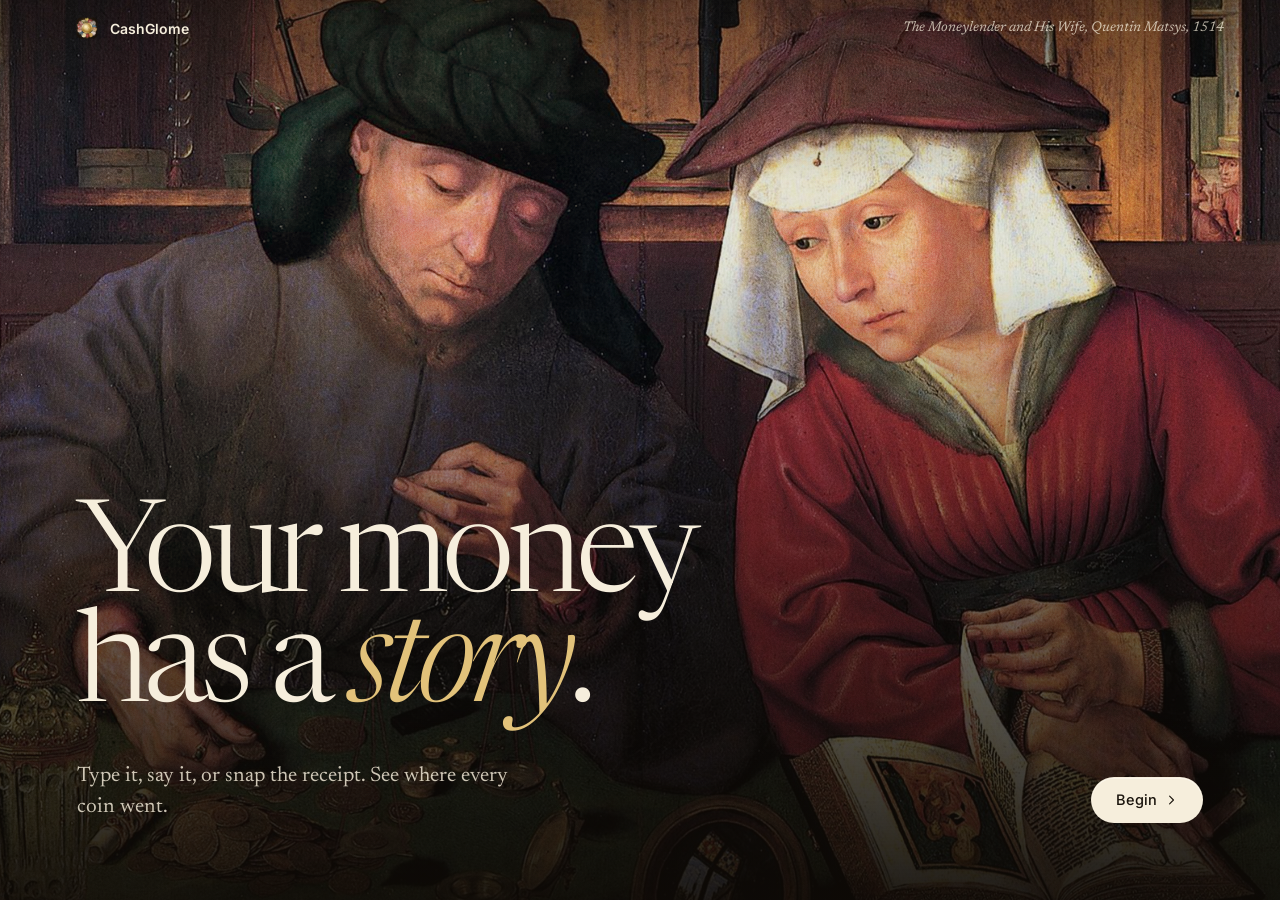
==== commit a46e5c45: "Rebuild the landing page; publish the app with the new languages - Header: solid parchment bar on sc" ====
--- a/app/index.html
+++ b/app/index.html
@@ -11,7 +11,7 @@
     <meta name="mobile-web-app-capable" content="yes" />
     <meta name="apple-mobile-web-app-capable" content="yes" />
     <title>CashGlome</title>
-    <script type="module" crossorigin src="./assets/index-BHZAQA4J.js"></script>
+    <script type="module" crossorigin src="./assets/index-IbCF2WSd.js"></script>
     <link rel="stylesheet" crossorigin href="./assets/index-CgYbgcy2.css">
   </head>
   <body>
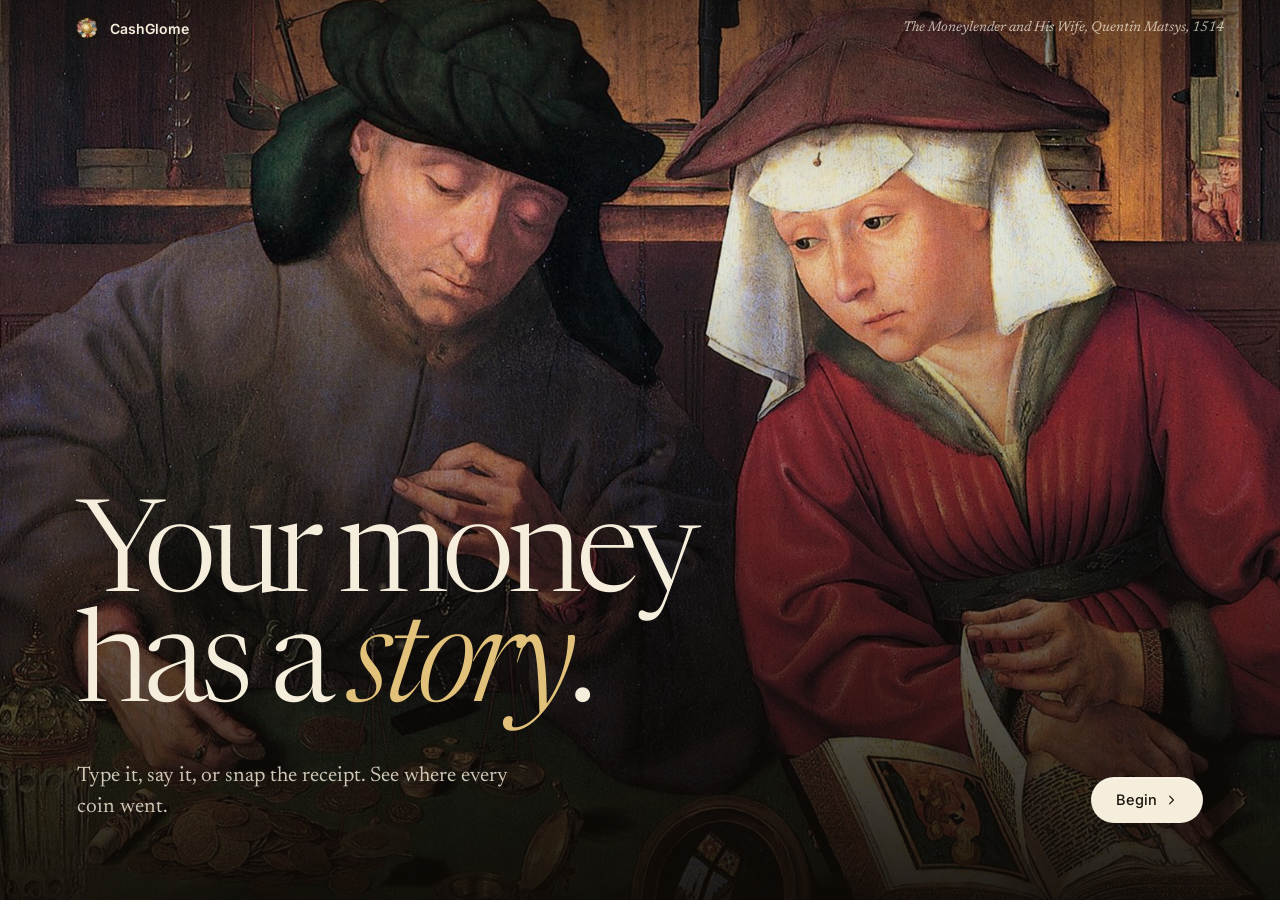
==== commit ab2dba48: "Publish the web app from main: no streaks, no ranks Built from CashGlome main at 92b1c13. The candle" ====
--- a/app/index.html
+++ b/app/index.html
@@ -11,7 +11,7 @@
     <meta name="mobile-web-app-capable" content="yes" />
     <meta name="apple-mobile-web-app-capable" content="yes" />
     <title>CashGlome</title>
-    <script type="module" crossorigin src="./assets/index-IbCF2WSd.js"></script>
+    <script type="module" crossorigin src="./assets/index-D1_JoFzm.js"></script>
     <link rel="stylesheet" crossorigin href="./assets/index-CgYbgcy2.css">
   </head>
   <body>
